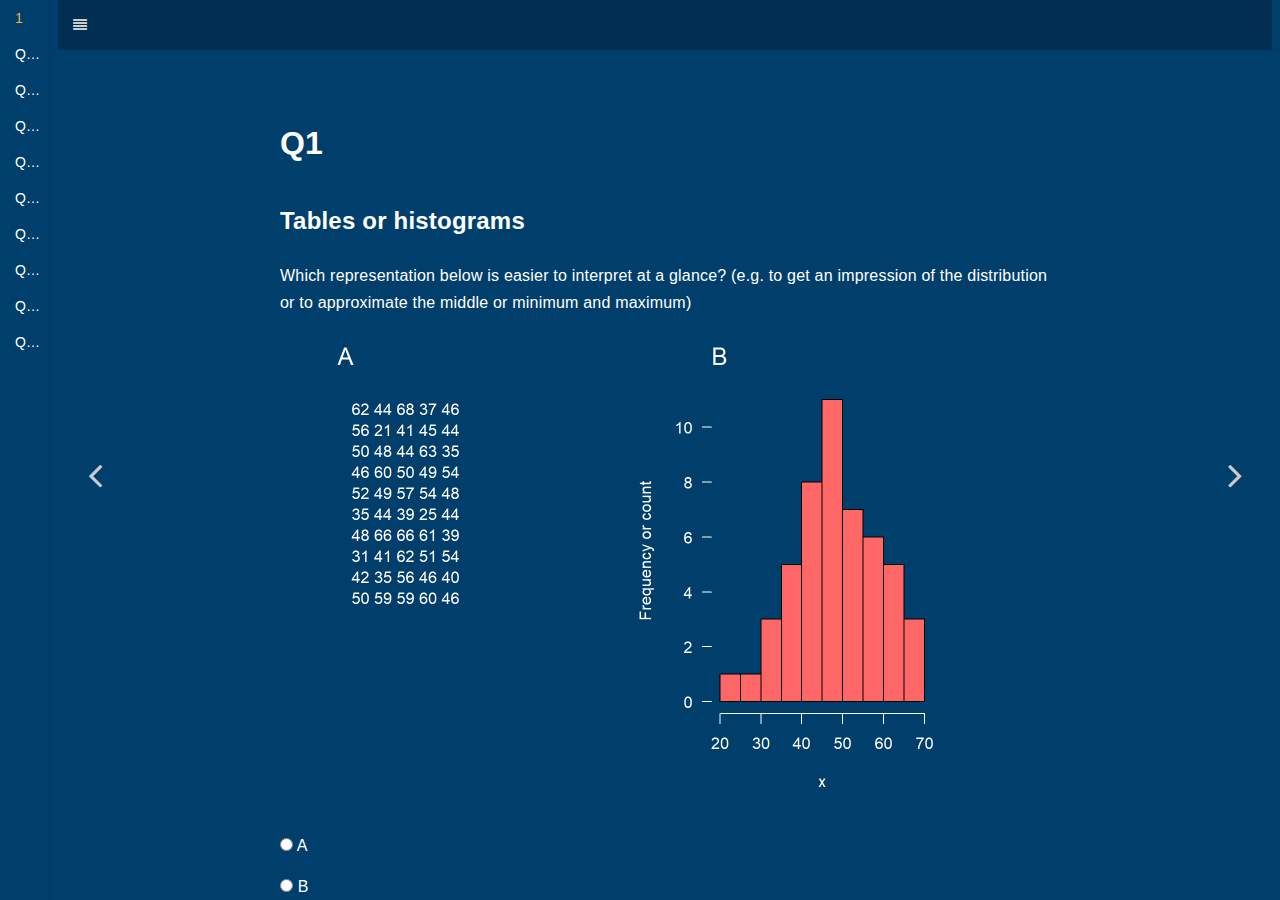
==== q1.html @ e0a0059a "Add files via upload" ====
<!DOCTYPE html>
<html lang="" xml:lang="">
<head>

  <meta charset="utf-8" />
  <meta http-equiv="X-UA-Compatible" content="IE=edge" />
  <title>Q1 | How to make a histogram</title>
  <meta name="description" content="Q1 | How to make a histogram" />
  <meta name="generator" content="bookdown 0.20 and GitBook 2.6.7" />

  <meta property="og:title" content="Q1 | How to make a histogram" />
  <meta property="og:type" content="book" />
  
  
  
  

  <meta name="twitter:card" content="summary" />
  <meta name="twitter:title" content="Q1 | How to make a histogram" />
  
  
  

<meta name="author" content="" />



  <meta name="viewport" content="width=device-width, initial-scale=1" />
  <meta name="apple-mobile-web-app-capable" content="yes" />
  <meta name="apple-mobile-web-app-status-bar-style" content="black" />
  
  
<link rel="prev" href="index.html"/>
<link rel="next" href="q2.html"/>
<script src="libs/jquery-2.2.3/jquery.min.js"></script>
<link href="libs/gitbook-2.6.7/css/style.css" rel="stylesheet" />
<link href="libs/gitbook-2.6.7/css/plugin-table.css" rel="stylesheet" />
<link href="libs/gitbook-2.6.7/css/plugin-bookdown.css" rel="stylesheet" />
<link href="libs/gitbook-2.6.7/css/plugin-highlight.css" rel="stylesheet" />
<link href="libs/gitbook-2.6.7/css/plugin-search.css" rel="stylesheet" />
<link href="libs/gitbook-2.6.7/css/plugin-fontsettings.css" rel="stylesheet" />
<link href="libs/gitbook-2.6.7/css/plugin-clipboard.css" rel="stylesheet" />









<script src="libs/accessible-code-block-0.0.1/empty-anchor.js"></script>
<script src="libs/kePrint-0.0.1/kePrint.js"></script>



<link rel="stylesheet" href="responsive.css" type="text/css" />
</head>

<body>



  <div class="book without-animation with-summary font-size-2 font-family-1" data-basepath=".">

    <div class="book-summary">
      <nav role="navigation">

<ul class="summary">
<li class="chapter" data-level="" data-path="index.html"><a href="index.html"><i class="fa fa-check"></i>1</a></li>
<li class="chapter" data-level="" data-path="q1.html"><a href="q1.html"><i class="fa fa-check"></i>Q1</a><ul style="display:none;">
<li class="chapter" data-level="" data-path="q1.html"><a href="q1.html#tables-or-histograms"><i class="fa fa-check"></i>Tables or histograms</a></li>
</ul></li>
<li class="chapter" data-level="" data-path="q2.html"><a href="q2.html"><i class="fa fa-check"></i>Q2</a><ul style="display:none;">
<li class="chapter" data-level="" data-path="q2.html"><a href="q2.html#data-range"><i class="fa fa-check"></i>Data range</a></li>
</ul></li>
<li class="chapter" data-level="" data-path="q3.html"><a href="q3.html"><i class="fa fa-check"></i>Q3</a><ul style="display:none;">
<li class="chapter" data-level="" data-path="q3.html"><a href="q3.html#bin-width"><i class="fa fa-check"></i>Bin width</a></li>
</ul></li>
<li class="chapter" data-level="" data-path="q4.html"><a href="q4.html"><i class="fa fa-check"></i>Q4</a><ul style="display:none;">
<li class="chapter" data-level="" data-path="q4.html"><a href="q4.html#bin-limits"><i class="fa fa-check"></i>Bin limits</a></li>
</ul></li>
<li class="chapter" data-level="" data-path="q5.html"><a href="q5.html"><i class="fa fa-check"></i>Q5</a><ul style="display:none;">
<li class="chapter" data-level="" data-path="q5.html"><a href="q5.html#next-bin-limit"><i class="fa fa-check"></i>Next bin limit</a></li>
</ul></li>
<li class="chapter" data-level="" data-path="q6.html"><a href="q6.html"><i class="fa fa-check"></i>Q6</a><ul style="display:none;">
<li class="chapter" data-level="" data-path="q6.html"><a href="q6.html#bin-limit-notation"><i class="fa fa-check"></i>Bin limit notation</a></li>
</ul></li>
<li class="chapter" data-level="" data-path="q7.html"><a href="q7.html"><i class="fa fa-check"></i>Q7</a><ul style="display:none;">
<li class="chapter" data-level="" data-path="q7.html"><a href="q7.html#bin-starting-point"><i class="fa fa-check"></i>Bin starting point</a></li>
</ul></li>
<li class="chapter" data-level="" data-path="q8.html"><a href="q8.html"><i class="fa fa-check"></i>Q8</a><ul style="display:none;">
<li class="chapter" data-level="" data-path="q8.html"><a href="q8.html#bin-count"><i class="fa fa-check"></i>Bin count</a></li>
</ul></li>
<li class="chapter" data-level="" data-path="q9.html"><a href="q9.html"><i class="fa fa-check"></i>Q9</a><ul style="display:none;">
<li class="chapter" data-level="" data-path="q9.html"><a href="q9.html#draw-the-graph"><i class="fa fa-check"></i>Draw the graph</a></li>
</ul></li>
</ul>

      </nav>
    </div>

    <div class="book-body">
      <div class="body-inner">
        <div class="book-header" role="navigation">
          <h1>
            <i class="fa fa-circle-o-notch fa-spin"></i><a href="./">How to make a histogram</a>
          </h1>
        </div>

        <div class="page-wrapper" tabindex="-1" role="main">
          <div class="page-inner">

            <section class="normal" id="section-">
<div id="q1" class="section level1 unnumbered">
<h1>Q1</h1>
<div id="tables-or-histograms" class="section level3 unnumbered">
<h3>Tables or histograms</h3>
<p>Which representation below is easier to interpret at a glance? (e.g. to get an impression of the distribution or to approximate the middle or minimum and maximum)</p>
<p><img src="_main_files/figure-html/q1-1.png" width="672" /></p>
<!-- Answer options go here -->
<div class="radio">
<p><label>
<input type="radio" name="question01" id="opt1" value="A" onclick="check_answer()">
A
</label></p>
</div>
<div class="radio">
<p><label>
<input type="radio" name="question01" id="opt2" value="B" onclick="check_answer()">
B
</label></p>
</div>
<!-- Check answer button -->
<div id="collapseExample" class="collapse">
<div id="answerFeedback" class="card card-body">

</div>
</div>
<!-- Code to update answer feedback -->
<script type="text/javascript">
function check_answer()
{
    var radioButtons = document.getElementsByName("question01");
    document.getElementById("answerFeedback").innerHTML = "Try selecting an answer!!";
    for(var i = 0; i < radioButtons.length; i++)
    {
        if(radioButtons[i].checked == true)
        {
            var selectedAnswer = "Your selected answer was " + radioButtons[i].value;
            <!-- feedback for correct / incorrect response -->
            var feedback = "Hint: how quickly can we go through the numbers in the dataset to find the minimum or maximum or get a sense for where the middle of the dataset lies? How about when we look at the histogram?" 
            if(radioButtons[i].value == "B") {
              feedback = "Correct. A histogram can quickly and easily communicate the distribution of a set of data."
            }
            document.getElementById("answerFeedback").innerHTML = selectedAnswer + "<br>" + feedback;
            return true;
        }
    }
}
</script>
<!------------------------------------------------------------------>
<!-----                      new question                   -------->
<!------------------------------------------------------------------>
</div>
</div>
            </section>

          </div>
        </div>
      </div>
<a href="index.html" class="navigation navigation-prev " aria-label="Previous page"><i class="fa fa-angle-left"></i></a>
<a href="q2.html" class="navigation navigation-next " aria-label="Next page"><i class="fa fa-angle-right"></i></a>
    </div>
  </div>
<script src="libs/gitbook-2.6.7/js/app.min.js"></script>
<script src="libs/gitbook-2.6.7/js/lunr.js"></script>
<script src="libs/gitbook-2.6.7/js/clipboard.min.js"></script>
<script src="libs/gitbook-2.6.7/js/plugin-search.js"></script>
<script src="libs/gitbook-2.6.7/js/plugin-sharing.js"></script>
<script src="libs/gitbook-2.6.7/js/plugin-fontsettings.js"></script>
<script src="libs/gitbook-2.6.7/js/plugin-bookdown.js"></script>
<script src="libs/gitbook-2.6.7/js/jquery.highlight.js"></script>
<script src="libs/gitbook-2.6.7/js/plugin-clipboard.js"></script>
<script>
gitbook.require(["gitbook"], function(gitbook) {
gitbook.start({
"sharing": null,
"fontsettings": false,
"edit": null,
"history": {
"link": null,
"text": null
},
"view": {
"link": null,
"text": null
},
"download": null,
"toc": {
"collapse": true,
"scroll_highlight": true
},
"toolbar": {
"position": "fixed"
},
"search": false,
"info": false
});
});
</script>

<!-- dynamically load mathjax for compatibility with self-contained -->
<script>
  (function () {
    var script = document.createElement("script");
    script.type = "text/javascript";
    var src = "true";
    if (src === "" || src === "true") src = "https://mathjax.rstudio.com/latest/MathJax.js?config=TeX-MML-AM_CHTML";
    if (location.protocol !== "file:")
      if (/^https?:/.test(src))
        src = src.replace(/^https?:/, '');
    script.src = src;
    document.getElementsByTagName("head")[0].appendChild(script);
  })();
</script>
</body>

</html>
---- libs/gitbook-2.6.7/css/style.css ----
/*! normalize.css v2.1.0 | MIT License | git.io/normalize */img,legend{border:0}*,
.fa{-webkit-font-smoothing:antialiased}
.fa-ul>li,sub,sup{position:relative}
.book 
.book-body 
.page-wrapper 
.page-inner section.normal hr:after,
.book-langs-index 
.inner 
.languages:after,
.buttons:after,
.dropdown-menu 
.buttons:after{clear:both}
body,html{-ms-text-size-adjust:100%;-webkit-text-size-adjust:100%}
article,aside,details,figcaption,figure,footer,header,hgroup,main,nav,section,summary{display:block}
audio,canvas,video{display:inline-block}
.hidden,[hidden]{display:none}
audio:not([controls]){display:none;height:0}
html{font-family:sans-serif}
body,figure{margin:0}
a:focus{outline:dotted thin}
a:active,a:hover{outline:0}
h1{font-size:2em;margin:.67em 0}
abbr[title]{border-bottom:1px dotted}
b,strong{font-weight:700}
dfn{font-style:italic}
hr{-moz-box-sizing:content-box;box-sizing:content-box;height:0}
/* mark{background:#ff0;color:#000} */
mark{background:#003e6bff;color:#003e6bff}
code,kbd,pre,samp{font-family:monospace,serif;font-size:1em}
pre{white-space:pre-wrap}
q{quotes:"\201C" "\201D" "\2018" "\2019"}
small{font-size:80%}
sub,sup{font-size:75%;line-height:0;vertical-align:baseline}
sup{top:-.5em}
sub{bottom:-.25em}
svg:not(:root){overflow:hidden}
fieldset{border:1px solid silver;margin:0 2px;padding:.35em .625em .75em}
legend{padding:0}
button,input,select,textarea{font-family:inherit;font-size:100%;margin:0}
button,input{line-height:normal}
button,select{text-transform:none}
button,html 
input[type=button],
input[type=reset],
input[type=submit]{-webkit-appearance:button;cursor:pointer}
button[disabled],html 
input[disabled]{cursor:default}
input[type=checkbox],
input[type=radio]{box-sizing:border-box;padding:0}
/*input[type=search]{
	-webkit-appearance:textfield;
	-moz-box-sizing:content-box;
	-webkit-box-sizing:content-box;
	box-sizing:content-box
	}
input[type=search]::-webkit-search-cancel-button{
	margin-right:10px;
	}*/
button::-moz-focus-inner,input::-moz-focus-inner{border:0;padding:0}
textarea{overflow:auto;vertical-align:top}
table{border-collapse:collapse;border-spacing:0}/*!
 * Preboot v2
 *
 * Open sourced under MIT license by @mdo.
 * Some variables and mixins from Bootstrap (Apache 2 license).
 */.link-inherit,.link-inherit:focus,.link-inherit:hover{color:inherit}.fa,.fa-stack{display:inline-block}/*!
 *  Font Awesome 4.1.0 by @davegandy - http://fontawesome.io - @fontawesome
 *  License - http://fontawesome.io/license (Font: SIL OFL 1.1, CSS: MIT License)
 */@font-face{font-family:FontAwesome;src:url(./fontawesome/fontawesome-webfont.ttf?v=4.1.0) format('truetype');
 font-weight:400;
 font-style:normal}
 .fa{font-family:FontAwesome;
 font-style:normal;
 font-weight:400;
 line-height:1;
 -moz-osx-font-smoothing:grayscale}
 .book 
 .book-header,
 .book 
 .book-summary{font-family:"Helvetica Neue",Helvetica,Arial,sans-serif}
 .fa-lg{font-size:1.33333333em;line-height:.75em;vertical-align:-15%}
 .fa-2x{font-size:2em}
 .fa-3x{font-size:3em}
 .fa-4x{font-size:4em}
 .fa-5x{font-size:5em}
 .fa-fw{width:1.28571429em;text-align:center}
 .fa-ul{padding-left:0;margin-left:2.14285714em;list-style-type:none}
 .fa-li{position:absolute;left:-2.14285714em;width:2.14285714em;top:.14285714em;text-align:center}
 .fa-li.fa-lg{left:-1.85714286em}
 .fa-border{padding:.2em .25em .15em;border:.08em solid #eee;border-radius:.1em}
 .pull-right{float:right}
 .pull-left{float:left}
 .fa.pull-left{margin-right:.3em}
 .fa.pull-right{margin-left:.3em}
 .fa-spin{-webkit-animation:spin 2s infinite linear;-moz-animation:spin 2s infinite linear;
 -o-animation:spin 2s infinite linear;
 animation:spin 2s infinite linear}
 @-moz-keyframes spin{0%{-moz-transform:rotate(0)}100%{-moz-transform:rotate(359deg)}}
 @-webkit-keyframes spin{0%{-webkit-transform:rotate(0)}100%{-webkit-transform:rotate(359deg)}}
 @-o-keyframes spin{0%{-o-transform:rotate(0)}100%{-o-transform:rotate(359deg)}}
 @keyframes spin{0%{-webkit-transform:rotate(0);transform:rotate(0)}100%{-webkit-transform:rotate(359deg);
 transform:rotate(359deg)}}
 .fa-rotate-90{filter:progid:DXImageTransform.Microsoft.BasicImage(rotation=1);
 -webkit-transform:rotate(90deg);
 -moz-transform:rotate(90deg);
 -ms-transform:rotate(90deg);
 -o-transform:rotate(90deg);
 transform:rotate(90deg)}
 .fa-rotate-180{filter:progid:DXImageTransform.Microsoft.BasicImage(rotation=2);
 -webkit-transform:rotate(180deg);
 -moz-transform:rotate(180deg);
 -ms-transform:rotate(180deg);
 -o-transform:rotate(180deg);
 transform:rotate(180deg)}
 .fa-rotate-270{filter:progid:DXImageTransform.Microsoft.BasicImage(rotation=3);
 -webkit-transform:rotate(270deg);
 -moz-transform:rotate(270deg);
 -ms-transform:rotate(270deg);
 -o-transform:rotate(270deg);
 transform:rotate(270deg)}
 .fa-flip-horizontal{filter:progid:DXImageTransform.Microsoft.BasicImage(rotation=0, mirror=1);
 -webkit-transform:scale(-1,1);
 -moz-transform:scale(-1,1);
 -ms-transform:scale(-1,1);
 -o-transform:scale(-1,1);
 transform:scale(-1,1)}
 .fa-flip-vertical{filter:progid:DXImageTransform.Microsoft.BasicImage(rotation=2, mirror=1);
 -webkit-transform:scale(1,-1);
 -moz-transform:scale(1,-1);
 -ms-transform:scale(1,-1);
 -o-transform:scale(1,-1);
 transform:scale(1,-1)}
 .fa-stack{position:relative;width:2em;height:2em;line-height:2em;vertical-align:middle}
 .fa-stack-1x,
 .fa-stack-2x{position:absolute;left:0;width:100%;text-align:center}
 .fa-stack-1x{line-height:inherit}
 .fa-stack-2x{font-size:2em}
 .fa-inverse{color:#fff}
 .fa-glass:before{content:"\f000"}
 .fa-music:before{content:"\f001"}
 /*.fa-search:before{content:"\f002"}*/
 .fa-envelope-o:before{content:"\f003"}
 .fa-heart:before{content:"\f004"}
 .fa-star:before{content:"\f005"}
 .fa-star-o:before{content:"\f006"}
 .fa-user:before{content:"\f007"}
 .fa-film:before{content:"\f008"}
 .fa-th-large:before{content:"\f009"}
 .fa-th:before{content:"\f00a"}
 .fa-th-list:before{content:"\f00b"}
 .fa-check:before{content:"\f00c"}
 .fa-times:before{content:"\f00d"}
 /*.fa-search-plus:before{content:"\f00e"}*/
 /*.fa-search-minus:before{content:"\f010"}*/
 .fa-power-off:before{content:"\f011"}
 .fa-signal:before{content:"\f012"}
 .fa-cog:before,
 .fa-gear:before{content:"\f013"}
 .fa-trash-o:before{content:"\f014"}
 .fa-home:before{content:"\f015"}
 .fa-file-o:before{content:"\f016"}
 .fa-clock-o:before{content:"\f017"}
 .fa-road:before{content:"\f018"}
 .fa-download:before{content:"\f019"}
 .fa-arrow-circle-o-down:before{content:"\f01a"}
 .fa-arrow-circle-o-up:before{content:"\f01b"}
 .fa-inbox:before{content:"\f01c"}
 .fa-play-circle-o:before{content:"\f01d"}
 .fa-repeat:before,
 .fa-rotate-right:before{content:"\f01e"}
 .fa-refresh:before{content:"\f021"}
 .fa-list-alt:before{content:"\f022"}
 .fa-lock:before{content:"\f023"}
 .fa-flag:before{content:"\f024"}
 .fa-headphones:before{content:"\f025"}
 .fa-volume-off:before{content:"\f026"}
 .fa-volume-down:before{content:"\f027"}
 .fa-volume-up:before{content:"\f028"}
 .fa-qrcode:before{content:"\f029"}
 .fa-barcode:before{content:"\f02a"}
 .fa-tag:before{content:"\f02b"}
 .fa-tags:before{content:"\f02c"}
 .fa-book:before{content:"\f02d"}
 .fa-bookmark:before{content:"\f02e"}
 .fa-print:before{content:"\f02f"}
 .fa-camera:before{content:"\f030"}
 .fa-font:before{content:"\f031"}
 .fa-bold:before{content:"\f032"}
 .fa-italic:before{content:"\f033"}
 .fa-text-height:before{content:"\f034"}
 .fa-text-width:before{content:"\f035"}
 .fa-align-left:before{content:"\f036"}
 .fa-align-center:before{content:"\f037"}
 .fa-align-right:before{content:"\f038"}
 .fa-align-justify:before{content:"\f039"}
 .fa-list:before{content:"\f03a"}
 .fa-dedent:before,
 .fa-outdent:before{content:"\f03b"}
 .fa-indent:before{content:"\f03c"}
 .fa-video-camera:before{content:"\f03d"}
 .fa-image:before,
 .fa-photo:before,
 .fa-picture-o:before{content:"\f03e"}
 .fa-pencil:before{content:"\f040"}
 .fa-map-marker:before{content:"\f041"}
 .fa-adjust:before{content:"\f042"}
 .fa-tint:before{content:"\f043"}
 .fa-edit:before,
 .fa-pencil-square-o:before{content:"\f044"}
 .fa-share-square-o:before{content:"\f045"}
 .fa-check-square-o:before{content:"\f046"}
 .fa-arrows:before{content:"\f047"}
 .fa-step-backward:before{content:"\f048"}
 .fa-fast-backward:before{content:"\f049"}
 .fa-backward:before{content:"\f04a"}
 .fa-play:before{content:"\f04b"}
 .fa-pause:before{content:"\f04c"}
 .fa-stop:before{content:"\f04d"}
 .fa-forward:before{content:"\f04e"}
 .fa-fast-forward:before{content:"\f050"}
 .fa-step-forward:before{content:"\f051"}
 .fa-eject:before{content:"\f052"}
 .fa-chevron-left:before{content:"\f053"}
 .fa-chevron-right:before{content:"\f054"}
 .fa-plus-circle:before{content:"\f055"}
 .fa-minus-circle:before{content:"\f056"}
 .fa-times-circle:before{content:"\f057"}
 .fa-check-circle:before{content:"\f058"}
 .fa-question-circle:before{content:"\f059"}
 .fa-info-circle:before{content:"\f05a"}
 .fa-crosshairs:before{content:"\f05b"}
 .fa-times-circle-o:before{content:"\f05c"}
 .fa-check-circle-o:before{content:"\f05d"}
 .fa-ban:before{content:"\f05e"}
 .fa-arrow-left:before{content:"\f060"}
 .fa-arrow-right:before{content:"\f061"}
 .fa-arrow-up:before{content:"\f062"}
 .fa-arrow-down:before{content:"\f063"}
 .fa-mail-forward:before,
 .fa-share:before{content:"\f064"}
 .fa-expand:before{content:"\f065"}
 .fa-compress:before{content:"\f066"}
 .fa-plus:before{content:"\f067"}
 .fa-minus:before{content:"\f068"}
 .fa-asterisk:before{content:"\f069"}
 .fa-exclamation-circle:before{content:"\f06a"}
 .fa-gift:before{content:"\f06b"}
 .fa-leaf:before{content:"\f06c"}
 .fa-fire:before{content:"\f06d"}
 .fa-eye:before{content:"\f06e"}
 .fa-eye-slash:before{content:"\f070"}
 .fa-exclamation-triangle:before,
 .fa-warning:before{content:"\f071"}
 .fa-plane:before{content:"\f072"}
 .fa-calendar:before{content:"\f073"}
 .fa-random:before{content:"\f074"}
 .fa-comment:before{content:"\f075"}
 .fa-magnet:before{content:"\f076"}
 .fa-chevron-up:before{content:"\f077"}
 .fa-chevron-down:before{content:"\f078"}
 .fa-retweet:before{content:"\f079"}
 .fa-shopping-cart:before{content:"\f07a"}
 .fa-folder:before{content:"\f07b"}
 .fa-folder-open:before{content:"\f07c"}
 .fa-arrows-v:before{content:"\f07d"}
 .fa-arrows-h:before{content:"\f07e"}
 .fa-bar-chart-o:before{content:"\f080"}
 .fa-twitter-square:before{content:"\f081"}
 .fa-facebook-square:before{content:"\f082"}
 .fa-camera-retro:before{content:"\f083"}
 .fa-key:before{content:"\f084"}
 .fa-cogs:before,
 .fa-gears:before{content:"\f085"}
 .fa-comments:before{content:"\f086"}
 .fa-thumbs-o-up:before{content:"\f087"}
 .fa-thumbs-o-down:before{content:"\f088"}
 .fa-star-half:before{content:"\f089"}
 .fa-heart-o:before{content:"\f08a"}
 .fa-sign-out:before{content:"\f08b"}
 .fa-linkedin-square:before{content:"\f08c"}
 .fa-thumb-tack:before{content:"\f08d"}
 .fa-external-link:before{content:"\f08e"}
 .fa-sign-in:before{content:"\f090"}
 .fa-trophy:before{content:"\f091"}
 .fa-github-square:before{content:"\f092"}
 .fa-upload:before{content:"\f093"}
 .fa-lemon-o:before{content:"\f094"}
 .fa-phone:before{content:"\f095"}
 .fa-square-o:before{content:"\f096"}
 .fa-bookmark-o:before{content:"\f097"}
 .fa-phone-square:before{content:"\f098"}
 .fa-twitter:before{content:"\f099"}
 .fa-facebook:before{content:"\f09a"}
 .fa-github:before{content:"\f09b"}
 .fa-unlock:before{content:"\f09c"}
 .fa-credit-card:before{content:"\f09d"}
 .fa-rss:before{content:"\f09e"}
 .fa-hdd-o:before{content:"\f0a0"}
 .fa-bullhorn:before{content:"\f0a1"}
 .fa-bell:before{content:"\f0f3"}
 .fa-certificate:before{content:"\f0a3"}
 .fa-hand-o-right:before{content:"\f0a4"}
 .fa-hand-o-left:before{content:"\f0a5"}
 .fa-hand-o-up:before{content:"\f0a6"}
 .fa-hand-o-down:before{content:"\f0a7"}
 .fa-arrow-circle-left:before{content:"\f0a8"}
 .fa-arrow-circle-right:before{content:"\f0a9"}
 .fa-arrow-circle-up:before{content:"\f0aa"}
 .fa-arrow-circle-down:before{content:"\f0ab"}
 .fa-globe:before{content:"\f0ac"}
 .fa-wrench:before{content:"\f0ad"}
 .fa-tasks:before{content:"\f0ae"}
 .fa-filter:before{content:"\f0b0"}
 .fa-briefcase:before{content:"\f0b1"}
 .fa-arrows-alt:before{content:"\f0b2"}
 .fa-group:before,
 .fa-users:before{content:"\f0c0"}
 .fa-chain:before,
 .fa-link:before{content:"\f0c1"}
 .fa-cloud:before{content:"\f0c2"}
 .fa-flask:before{content:"\f0c3"}
 .fa-cut:before,
 .fa-scissors:before{content:"\f0c4"}
 .fa-copy:before,
 .fa-files-o:before{content:"\f0c5"}
 .fa-paperclip:before{content:"\f0c6"}
 .fa-floppy-o:before,
 .fa-save:before{content:"\f0c7"}
 .fa-square:before{content:"\f0c8"}
 .fa-bars:before,
 .fa-navicon:before,
 .fa-reorder:before{content:"\f0c9"}
 .fa-list-ul:before{content:"\f0ca"}
 .fa-list-ol:before{content:"\f0cb"}
 .fa-strikethrough:before{content:"\f0cc"}
 .fa-underline:before{content:"\f0cd"}
 .fa-table:before{content:"\f0ce"}
 .fa-magic:before{content:"\f0d0"}
 .fa-truck:before{content:"\f0d1"}
 .fa-pinterest:before{content:"\f0d2"}
 .fa-pinterest-square:before{content:"\f0d3"}
 .fa-google-plus-square:before{content:"\f0d4"}
 .fa-google-plus:before{content:"\f0d5"}
 .fa-money:before{content:"\f0d6"}
 .fa-caret-down:before{content:"\f0d7"}
 .fa-caret-up:before{content:"\f0d8"}
 .fa-caret-left:before{content:"\f0d9"}
 .fa-caret-right:before{content:"\f0da"}
 .fa-columns:before{content:"\f0db"}
 .fa-sort:before,
 .fa-unsorted:before{content:"\f0dc"}
 .fa-sort-desc:before,
 .fa-sort-down:before{content:"\f0dd"}
 .fa-sort-asc:before,
 .fa-sort-up:before{content:"\f0de"}
 .fa-envelope:before{content:"\f0e0"}
 .fa-linkedin:before{content:"\f0e1"}
 .fa-rotate-left:before,
 .fa-undo:before{content:"\f0e2"}
 .fa-gavel:before,
 .fa-legal:before{content:"\f0e3"}
 .fa-dashboard:before,
 .fa-tachometer:before{content:"\f0e4"}
 .fa-comment-o:before{content:"\f0e5"}
 .fa-comments-o:before{content:"\f0e6"}
 .fa-bolt:before,
 .fa-flash:before{content:"\f0e7"}
 .fa-sitemap:before{content:"\f0e8"}
 .fa-umbrella:before{content:"\f0e9"}
 .fa-clipboard:before,
 .fa-paste:before{content:"\f0ea"}
 .fa-lightbulb-o:before{content:"\f0eb"}
 .fa-exchange:before{content:"\f0ec"}
 .fa-cloud-download:before{content:"\f0ed"}
 .fa-cloud-upload:before{content:"\f0ee"}
 .fa-user-md:before{content:"\f0f0"}
 .fa-stethoscope:before{content:"\f0f1"}
 .fa-suitcase:before{content:"\f0f2"}
 .fa-bell-o:before{content:"\f0a2"}
 .fa-coffee:before{content:"\f0f4"}
 .fa-cutlery:before{content:"\f0f5"}
 .fa-file-text-o:before{content:"\f0f6"}
 .fa-building-o:before{content:"\f0f7"}
 .fa-hospital-o:before{content:"\f0f8"}
 .fa-ambulance:before{content:"\f0f9"}
 .fa-medkit:before{content:"\f0fa"}
 .fa-fighter-jet:before{content:"\f0fb"}
 .fa-beer:before{content:"\f0fc"}
 .fa-h-square:before{content:"\f0fd"}
 .fa-plus-square:before{content:"\f0fe"}
 .fa-angle-double-left:before{content:"\f100"}
 .fa-angle-double-right:before{content:"\f101"}
 .fa-angle-double-up:before{content:"\f102"}
 .fa-angle-double-down:before{content:"\f103"}
 .fa-angle-left:before{content:"\f104"}
 .fa-angle-right:before{content:"\f105"}
 .fa-angle-up:before{content:"\f106"}
 .fa-angle-down:before{content:"\f107"}
 .fa-desktop:before{content:"\f108"}
 .fa-laptop:before{content:"\f109"}
 .fa-tablet:before{content:"\f10a"}
 .fa-mobile-phone:before,
 .fa-mobile:before{content:"\f10b"}
 .fa-circle-o:before{content:"\f10c"}
 .fa-quote-left:before{content:"\f10d"}
 .fa-quote-right:before{content:"\f10e"}
 .fa-spinner:before{content:"\f110"}
 .fa-circle:before{content:"\f111"}
 .fa-mail-reply:before,
 .fa-reply:before{content:"\f112"}
 .fa-github-alt:before{content:"\f113"}
 .fa-folder-o:before{content:"\f114"}
 .fa-folder-open-o:before{content:"\f115"}
 .fa-smile-o:before{content:"\f118"}
 .fa-frown-o:before{content:"\f119"}
 .fa-meh-o:before{content:"\f11a"}
 .fa-gamepad:before{content:"\f11b"}
 .fa-keyboard-o:before{content:"\f11c"}
 .fa-flag-o:before{content:"\f11d"}
 .fa-flag-checkered:before{content:"\f11e"}
 .fa-terminal:before{content:"\f120"}
 .fa-code:before{content:"\f121"}
 .fa-mail-reply-all:before,
 .fa-reply-all:before{content:"\f122"}
 .fa-star-half-empty:before,
 .fa-star-half-full:before,
 .fa-star-half-o:before{content:"\f123"}
 .fa-location-arrow:before{content:"\f124"}
 .fa-crop:before{content:"\f125"}
 .fa-code-fork:before{content:"\f126"}
 .fa-chain-broken:before,
 .fa-unlink:before{content:"\f127"}
 .fa-question:before{content:"\f128"}
 .fa-info:before{content:"\f129"}
 .fa-exclamation:before{content:"\f12a"}
 .fa-superscript:before{content:"\f12b"}
 .fa-subscript:before{content:"\f12c"}
 .fa-eraser:before{content:"\f12d"}
 .fa-puzzle-piece:before{content:"\f12e"}
 .fa-microphone:before{content:"\f130"}
 .fa-microphone-slash:before{content:"\f131"}
 .fa-shield:before{content:"\f132"}
 .fa-calendar-o:before{content:"\f133"}
 .fa-fire-extinguisher:before{content:"\f134"}
 .fa-rocket:before{content:"\f135"}
 .fa-maxcdn:before{content:"\f136"}
 .fa-chevron-circle-left:before{content:"\f137"}
 .fa-chevron-circle-right:before{content:"\f138"}
 .fa-chevron-circle-up:before{content:"\f139"}
 .fa-chevron-circle-down:before{content:"\f13a"}
 .fa-html5:before{content:"\f13b"}
 .fa-css3:before{content:"\f13c"}
 .fa-anchor:before{content:"\f13d"}
 .fa-unlock-alt:before{content:"\f13e"}
 .fa-bullseye:before{content:"\f140"}
 .fa-ellipsis-h:before{content:"\f141"}
 .fa-ellipsis-v:before{content:"\f142"}
 .fa-rss-square:before{content:"\f143"}
 .fa-play-circle:before{content:"\f144"}
 .fa-ticket:before{content:"\f145"}
 .fa-minus-square:before{content:"\f146"}
 .fa-minus-square-o:before{content:"\f147"}
 .fa-level-up:before{content:"\f148"}
 .fa-level-down:before{content:"\f149"}
 .fa-check-square:before{content:"\f14a"}
 .fa-pencil-square:before{content:"\f14b"}
 .fa-external-link-square:before{content:"\f14c"}
 .fa-share-square:before{content:"\f14d"}
 .fa-compass:before{content:"\f14e"}
 .fa-caret-square-o-down:before,
 .fa-toggle-down:before{content:"\f150"}
 .fa-caret-square-o-up:before,
 .fa-toggle-up:before{content:"\f151"}
 .fa-caret-square-o-right:before,
 .fa-toggle-right:before{content:"\f152"}
 .fa-eur:before,
 .fa-euro:before{content:"\f153"}
 .fa-gbp:before{content:"\f154"}
 .fa-dollar:before,
 .fa-usd:before{content:"\f155"}
 .fa-inr:before,
 .fa-rupee:before{content:"\f156"}
 .fa-cny:before,
 .fa-jpy:before,
 .fa-rmb:before,
 .fa-yen:before{content:"\f157"}
 .fa-rouble:before,
 .fa-rub:before,
 .fa-ruble:before{content:"\f158"}
 .fa-krw:before,
 .fa-won:before{content:"\f159"}
 .fa-bitcoin:before,
 .fa-btc:before{content:"\f15a"}
 .fa-file:before{content:"\f15b"}
 .fa-file-text:before{content:"\f15c"}
 .fa-sort-alpha-asc:before{content:"\f15d"}
 .fa-sort-alpha-desc:before{content:"\f15e"}
 .fa-sort-amount-asc:before{content:"\f160"}
 .fa-sort-amount-desc:before{content:"\f161"}
 .fa-sort-numeric-asc:before{content:"\f162"}
 .fa-sort-numeric-desc:before{content:"\f163"}
 .fa-thumbs-up:before{content:"\f164"}
 .fa-thumbs-down:before{content:"\f165"}
 .fa-youtube-square:before{content:"\f166"}
 .fa-youtube:before{content:"\f167"}
 .fa-xing:before{content:"\f168"}
 .fa-xing-square:before{content:"\f169"}
 .fa-youtube-play:before{content:"\f16a"}
 .fa-dropbox:before{content:"\f16b"}
 .fa-stack-overflow:before{content:"\f16c"}
 .fa-instagram:before{content:"\f16d"}
 .fa-flickr:before{content:"\f16e"}
 .fa-adn:before{content:"\f170"}
 .fa-bitbucket:before{content:"\f171"}
 .fa-bitbucket-square:before{content:"\f172"}
 .fa-tumblr:before{content:"\f173"}
 .fa-tumblr-square:before{content:"\f174"}
 .fa-long-arrow-down:before{content:"\f175"}
 .fa-long-arrow-up:before{content:"\f176"}
 .fa-long-arrow-left:before{content:"\f177"}
 .fa-long-arrow-right:before{content:"\f178"}
 .fa-apple:before{content:"\f179"}
 .fa-windows:before{content:"\f17a"}
 .fa-android:before{content:"\f17b"}
 .fa-linux:before{content:"\f17c"}
 .fa-dribbble:before{content:"\f17d"}
 .fa-skype:before{content:"\f17e"}
 .fa-foursquare:before{content:"\f180"}
 .fa-trello:before{content:"\f181"}
 .fa-female:before{content:"\f182"}
 .fa-male:before{content:"\f183"}
 .fa-gittip:before{content:"\f184"}
 .fa-sun-o:before{content:"\f185"}
 .fa-moon-o:before{content:"\f186"}
 .fa-archive:before{content:"\f187"}
 .fa-bug:before{content:"\f188"}
 .fa-vk:before{content:"\f189"}
 .fa-weibo:before{content:"\f18a"}
 .fa-renren:before{content:"\f18b"}
 .fa-pagelines:before{content:"\f18c"}
 .fa-stack-exchange:before{content:"\f18d"}
 .fa-arrow-circle-o-right:before{content:"\f18e"}
 .fa-arrow-circle-o-left:before{content:"\f190"}
 .fa-caret-square-o-left:before,
 .fa-toggle-left:before{content:"\f191"}
 .fa-dot-circle-o:before{content:"\f192"}
 .fa-wheelchair:before{content:"\f193"}
 .fa-vimeo-square:before{content:"\f194"}
 .fa-try:before,
 .fa-turkish-lira:before{content:"\f195"}
 .fa-plus-square-o:before{content:"\f196"}
 .fa-space-shuttle:before{content:"\f197"}
 .fa-slack:before{content:"\f198"}
 .fa-envelope-square:before{content:"\f199"}
 .fa-wordpress:before{content:"\f19a"}
 .fa-openid:before{content:"\f19b"}
 .fa-bank:before,
 .fa-institution:before,
 .fa-university:before{content:"\f19c"}
 .fa-graduation-cap:before,
 .fa-mortar-board:before{content:"\f19d"}
 .fa-yahoo:before{content:"\f19e"}
 .fa-google:before{content:"\f1a0"}
 .fa-reddit:before{content:"\f1a1"}
 .fa-reddit-square:before{content:"\f1a2"}
 .fa-stumbleupon-circle:before{content:"\f1a3"}
 .fa-stumbleupon:before{content:"\f1a4"}
 .fa-delicious:before{content:"\f1a5"}
 .fa-digg:before{content:"\f1a6"}
 .fa-pied-piper-square:before,
 .fa-pied-piper:before{content:"\f1a7"}
 .fa-pied-piper-alt:before{content:"\f1a8"}
 .fa-drupal:before{content:"\f1a9"}
 .fa-joomla:before{content:"\f1aa"}
 .fa-language:before{content:"\f1ab"}
 .fa-fax:before{content:"\f1ac"}
 .fa-building:before{content:"\f1ad"}
 .fa-child:before{content:"\f1ae"}
 .fa-paw:before{content:"\f1b0"}
 .fa-spoon:before{content:"\f1b1"}
 .fa-cube:before{content:"\f1b2"}
 .fa-cubes:before{content:"\f1b3"}
 .fa-behance:before{content:"\f1b4"}
 .fa-behance-square:before{content:"\f1b5"}
 .fa-steam:before{content:"\f1b6"}
 .fa-steam-square:before{content:"\f1b7"}
 .fa-recycle:before{content:"\f1b8"}
 .fa-automobile:before,
 .fa-car:before{content:"\f1b9"}
 .fa-cab:before,
 .fa-taxi:before{content:"\f1ba"}
 .fa-tree:before{content:"\f1bb"}
 .fa-spotify:before{content:"\f1bc"}
 .fa-deviantart:before{content:"\f1bd"}
 .fa-soundcloud:before{content:"\f1be"}
 .fa-database:before{content:"\f1c0"}
 .fa-file-pdf-o:before{content:"\f1c1"}
 .fa-file-word-o:before{content:"\f1c2"}
 .fa-file-excel-o:before{content:"\f1c3"}
 .fa-file-powerpoint-o:before{content:"\f1c4"}
 .fa-file-image-o:before,
 .fa-file-photo-o:before,
 .fa-file-picture-o:before{content:"\f1c5"}
 .fa-file-archive-o:before,
 .fa-file-zip-o:before{content:"\f1c6"}
 .fa-file-audio-o:before,
 .fa-file-sound-o:before{content:"\f1c7"}
 .fa-file-movie-o:before,
 .fa-file-video-o:before{content:"\f1c8"}
 .fa-file-code-o:before{content:"\f1c9"}
 .fa-vine:before{content:"\f1ca"}
 .fa-codepen:before{content:"\f1cb"}
 .fa-jsfiddle:before{content:"\f1cc"}
 .fa-life-bouy:before,
 .fa-life-ring:before,
 .fa-life-saver:before,
 .fa-support:before{content:"\f1cd"}
 .fa-circle-o-notch:before{content:"\f1ce"}
 .fa-ra:before,
 .fa-rebel:before{content:"\f1d0"}
 .fa-empire:before,
 .fa-ge:before{content:"\f1d1"}
 .fa-git-square:before{content:"\f1d2"}
 .fa-git:before{content:"\f1d3"}
 .fa-hacker-news:before{content:"\f1d4"}
 .fa-tencent-weibo:before{content:"\f1d5"}
 .fa-qq:before{content:"\f1d6"}
 .fa-wechat:before,
 .fa-weixin:before{content:"\f1d7"}
 .fa-paper-plane:before,
 .fa-send:before{content:"\f1d8"}
 .fa-paper-plane-o:before,
 .fa-send-o:before{content:"\f1d9"}
 .fa-history:before{content:"\f1da"}
 .fa-circle-thin:before{content:"\f1db"}
 .fa-header:before{content:"\f1dc"}
 .fa-paragraph:before{content:"\f1dd"}
 .fa-sliders:before{content:"\f1de"}
 .fa-share-alt:before{content:"\f1e0"}
 .fa-share-alt-square:before{content:"\f1e1"}
 .fa-bomb:before{content:"\f1e2"}
 
 .book-langs-index{
	 width:100%;
	 height:100%;
	 padding:40px 0;
	 margin:0;
	 overflow:auto
	 }
@media (max-width:600px){
	.book-langs-index{
		padding:0
		}
}
 .book-langs-index .inner{
	 max-width:600px; /* 600px */
	 width:100%;
	 margin:0 auto;
	 padding:30px;
	 background:#000;
	 border-radius:3px
	 }
 .book-langs-index .inner h3{margin:0}
 .book-langs-index .inner .languages{list-style:none;padding:20px 30px;margin-top:20px;border-top:1px solid #eee}
 .book-langs-index .inner .languages:after,
 .book-langs-index .inner .languages:before{content:" ";display:table;line-height:0}
 .book-langs-index .inner .languages li{width:50%;float:left;padding:10px 5px;font-size:16px}@media (max-width:600px){.book-langs-index .inner .languages li{width:100%;max-width:100%}}
 
 /* set page header text colour */
 .book .book-header{
	 overflow:visible;
	 height:50px;
	 padding:0 8px;
	 z-index:2;
	 font-size:.85em;
	 color:#002f52ff; /* set page header text colour - here, make it disappear against the background, otherwise to #fff */
	 background:0 0
	 }
 .book .book-header .btn{
	 display:block;
	 height:50px;
	 padding:0 15px;
	 border-bottom:none;
	 color:#ccc; /* this sets the colour of the buttons on the header bar while not in hover state */
	 background: #002f52ff; /* #002f52ff */
	 text-transform:uppercase;
	 line-height:50px;
	 -webkit-box-shadow:none!important;
	 box-shadow:none!important;
	 position:relative;
	 font-size:14px
	 }

 /* set the hover colour of the menu dropdown button - the three little lines */
 .book .book-header .btn:hover{
	 position:relative;
	 text-decoration:none;
	 color:#f9ab48ff;
	 background:0 0
	 }
 .book .book-header h1{
	 margin:0;
	 font-size:20px;
	 font-weight:200;
	 text-align:center;
	 line-height:50px;
	 opacity:1; /* set this to 1 if you want the page title to show always, 0 if only on hover */
	 padding-left:0px; /* was 200px */
	 padding-right:200px;
	 -webkit-transition:opacity .2s ease;
	 -moz-transition:opacity .2s ease;
	 -o-transition:opacity .2s ease;
	 transition:opacity .2s ease;
	 overflow:hidden;
	 text-overflow:ellipsis;
	 white-space:nowrap;
	 background: #002f52ff /* this sets the hover background */
	 }
 .book .book-header h1 a,
 .book .book-header h1 a:hover{
	 color:inherit;
	 text-decoration:none
	 }
@media (max-width:1000px){
	.book .book-header h1{
		/*display:none*/
		}
}
 .book .book-header h1 i{display:none}
 .book .book-header:hover h1{opacity:1}
 .book.is-loading .book-header h1 i{display:inline-block}
 .book.is-loading .book-header h1 a{display:none}
 
 
 .dropdown{position:relative}
 .dropdown-menu{
	 position:absolute;
	 top:100%;
	 left:0;
	 z-index:100;
	 display:none;
	 float:left;
	 min-width:50px; /* this was 160px */
	 padding:0;
	 margin:2px 0 0;
	 list-style:none;
	 font-size:14px;
	 background-color:#fafafa;
	 border:1px solid rgba(0,0,0,.07);
	 border-radius:1px;
	 -webkit-box-shadow:0 6px 12px rgba(0,0,0,.175);
	 box-shadow:0 6px 12px rgba(0,0,0,.175);
	 background-clip:padding-box
	 }
 .dropdown-menu.open{display:block}
 .dropdown-menu.dropdown-left{left:auto;right:4%} 
 .dropdown-menu.dropdown-left .dropdown-caret{right:14px;left:auto}
 .dropdown-menu .dropdown-caret{
	 position:absolute;
	 top:-8px;
	 left:14px;
	 width:18px;
	 height:10px;
	 float:left;
	 overflow:hidden
	 }
 .dropdown-menu .dropdown-caret .caret-inner,.dropdown-menu .dropdown-caret .caret-outer{
	 display:inline-block;
	 top:0;
	 border-left:9px solid transparent;
	 border-right:9px solid transparent;
	 position:absolute
	 }
 .dropdown-menu .dropdown-caret .caret-outer{
	 border-bottom:9px solid rgba(0,0,0,.1);
	 height:auto;
	 left:0;
	 width:auto;
	 margin-left:-1px
	 }
 .dropdown-menu .dropdown-caret .caret-inner{
	 margin-top:-1px;
	 top:1px;
	 border-bottom:9px solid #fafafa
	 }
 .dropdown-menu .buttons{
	 border-bottom:1px solid rgba(0,0,0,.07)
	 }
 .dropdown-menu .buttons:after,
 .dropdown-menu .buttons:before{
	 content:" ";
	 display:table;
	 line-height:0
	 }
 .dropdown-menu .buttons:last-child{
	 border-bottom:none
	 }
 .dropdown-menu .buttons .button{
	 border:0;
	 background-color:transparent;
	 color:#a6a6a6;
	 width:100%;
	 text-align:center;
	 float:left;
	 line-height:1.42857143;
	 padding:8px 4px
	 }
 .alert,.dropdown-menu .buttons .button:hover{color:#444}
 .dropdown-menu .buttons .button:focus,.dropdown-menu .buttons .button:hover{outline:0}
 .dropdown-menu .buttons .button.size-2{width:50%}
 .dropdown-menu .buttons .button.size-3{width:33%}
 
 .alert{
	 padding:15px;
	 margin-bottom:20px;
	 background:#eee;
	 border-bottom:5px solid #ddd
	 }
 .alert-success{background:#dff0d8;border-color:#d6e9c6;color:#3c763d}
 .alert-info{background:#d9edf7;border-color:#bce8f1;color:#31708f}
 .alert-danger{background:#f2dede;border-color:#ebccd1;color:#a94442}
 .alert-warning{background:#fcf8e3;border-color:#faebcc;color:#8a6d3b}
 
 
 /* this is for the menu */
 .book .book-summary{
	 position:absolute;
	 top:0;
	 left:-50px; /* this was -300 px */
	 bottom:0;
	 z-index:1;
	 width:50px; /* this was 300 px */
	 color:#fff; /* #364149 */
	 background:#003e6bff; /* was #fafafa - makes the menu the same colour as the page background - change to #003e6bff */
	 border-right:1px solid rgba(0,0,0,.07);
	 -webkit-transition:left 250ms ease;
	 -moz-transition:left 250ms ease;
	 -o-transition:left 250ms ease;
	 transition:left 250ms ease
	 } 
 .book .book-summary ul.summary{
	 position:absolute;
	 top:0;
	 left:0;
	 right:0;
	 bottom:0;
	 overflow-y:auto;
	 list-style:none;
	 margin:0;
	 padding:0;
	 -webkit-transition:top .5s ease;
	 -moz-transition:top .5s ease;
	 -o-transition:top .5s ease;
	 transition:top .5s ease
	 }
 .book .book-summary ul.summary li{list-style:none}
 .book .book-summary ul.summary li.divider{height:1px;margin:7px 0;overflow:hidden;background:rgba(0,0,0,.07)}
 .book .book-summary ul.summary li i.fa-check{display:none;position:absolute;right:9px;top:16px;font-size:9px;color:#3c3}
 .book .book-summary ul.summary li.done>a{color:#364149;font-weight:400}
 .book .book-summary ul.summary li.done>a i{display:inline}
 .book .book-summary ul.summary li a,
 .book .book-summary ul.summary li span{display:block;padding:10px 15px;border-bottom:none;color:#fff;background:0 0;text-overflow:ellipsis;overflow:hidden;white-space:nowrap;position:relative}  /* was color:#364149; - this change made the chapter links white */
 .book .book-summary ul.summary li span{cursor:not-allowed;opacity:.3;filter:alpha(opacity=30)}
 .book .book-summary ul.summary li a:hover,
 .book .book-summary ul.summary li
 .active>a{color:#f9ab48ff;background:0 0;text-decoration:none} /* was #008cff - this change made the hover state yellow */
 .book .book-summary ul.summary li ul{padding-left:20px}@media (max-width:600px){.book .book-summary{width:50px;bottom:0;left:-100%}} /* a change from 60 px to 260 px here, helped on mobile  .... calc(100% - 260px)  */
 .book.with-summary 
 .book-summary{left:0}
 .book.without-animation 
 .book-summary{-webkit-transition:none!important;-moz-transition:none!important;-o-transition:none!important;transition:none!important}
 
 .book{
	 position:relative;
	 width:100%;
	 height:100%
	 }
 .book .book-body,.book .book-body .body-inner{
	 position:absolute;
	 top:0;
	 left:0;
	 overflow-y:auto;
	 bottom:0;
	 right:0
	 }
 /* this is for the body of the page */
 .book .book-body{
	 color:#fff;
	 background:#003e6bff; /* this is for background colour of the body of the page */
	 -webkit-transition:left 250ms ease;
	 -moz-transition:left 250ms ease;
	 -o-transition:left 250ms ease;
	 transition:left 250ms ease
	 }
 .book .book-body .page-wrapper{
	 position:relative;
	 outline:0
	 }
 .book .book-body .page-wrapper .page-inner{
	 max-width:800px;
	 margin:0 auto;
	 padding:20px 0 40px
	 }
	 
 /* #003e6bff */
 /* this is for the inner page of the page */
 .book .book-body .page-wrapper .page-inner section{
	 margin:0;
	 padding:5px 15px;
	 background:#003e6bff; /* this is for the background colour of the inner page of the page */
	 border-radius:2px;
	 line-height:1.7;
	 font-size:1.6rem
	 }
 .book .book-body .page-wrapper .page-inner .btn-group .btn{
	 border-radius:0;
	 background:#eee;
	 border:0
	 }
	 @media (max-width:1240px){
		 .book .book-body{
			 -webkit-transition:-webkit-transform 250ms ease;
			 -moz-transition:-moz-transform 250ms ease;
			 -o-transition:-o-transform 250ms ease;
			 transition:transform 250ms ease;
			 padding-bottom:20px
			 }
		 .book .book-body .body-inner{
			 position:static; /* was static */
			 min-height:calc(100% - 50px)
			 }
	 }
	 @media (min-width:600px){
		 .book.with-summary .book-body{
			 left:50px  /* this was 300px - made a good change for white part of the menu on desktop, but not mobile */
			 }
	 }
	 @media (max-width:600px){
		 .book.with-summary{
			 overflow:hidden /* hidden */
			 }
		 .book.with-summary .book-body{
			 left:50px
			 }
	 }
 .book.without-animation .book-body{
	 -webkit-transition:none!important;
	 -moz-transition:none!important;
	 -o-transition:none!important;
	 transition:none!important
	 }
 .buttons:after,
 .buttons:before{
	 content:" ";
	 display:table;
	 line-height:0
	 }
 .button{
	 border:0;
	 background:#eee;
	 color:#666;
	 width:100%;
	 text-align:center;
	 float:left;
	 line-height:1.42857143;
	 padding:8px 4px
	 }
 .button:hover{color:#444}
 .button:focus,
 .button:hover{outline:0}
 .button.size-2{width:50%}
 .button.size-3{width:33%}
 .book .book-body .page-wrapper .page-inner section{display:none}
 
 /* Change the body text colour here */
 .book .book-body .page-wrapper .page-inner section.normal{
	 display:block;
	 word-wrap:break-word;
	 overflow:hidden;
	 color:#fff; /* Change the body text colour here */
	 line-height:1.7;
	 text-size-adjust:100%;
	 -ms-text-size-adjust:100%;
	 -webkit-text-size-adjust:100%;
	 -moz-text-size-adjust:100%
	 }
 .book .book-body .page-wrapper .page-inner section.normal *{box-sizing:border-box;-webkit-box-sizing:border-box;}
 .book .book-body .page-wrapper .page-inner section.normal>:first-child{margin-top:0!important}
 .book .book-body .page-wrapper .page-inner section.normal>:last-child{margin-bottom:0!important}
 .book .book-body .page-wrapper .page-inner section.normal blockquote,
 .book .book-body .page-wrapper .page-inner section.normal code,
 .book .book-body .page-wrapper .page-inner section.normal figure,
 .book .book-body .page-wrapper .page-inner section.normal img,
 .book .book-body .page-wrapper .page-inner section.normal pre,
 .book .book-body .page-wrapper .page-inner section.normal table,
 .book .book-body .page-wrapper .page-inner section.normal tr{page-break-inside:avoid}
 .book .book-body .page-wrapper .page-inner section.normal h2,
 .book .book-body .page-wrapper .page-inner section.normal h3,
 .book .book-body .page-wrapper .page-inner section.normal h4,
 .book .book-body .page-wrapper .page-inner section.normal h5,
 .book .book-body .page-wrapper .page-inner section.normal p{orphans:3;widows:3}
 .book .book-body .page-wrapper .page-inner section.normal h1,
 .book .book-body .page-wrapper .page-inner section.normal h2,
 .book .book-body .page-wrapper .page-inner section.normal h3,
 .book .book-body .page-wrapper .page-inner section.normal h4,
 .book .book-body .page-wrapper .page-inner section.normal h5{page-break-after:avoid}
 .book .book-body .page-wrapper .page-inner section.normal b,
 .book .book-body .page-wrapper .page-inner section.normal strong{font-weight:700}
 .book .book-body .page-wrapper .page-inner section.normal em{font-style:italic}
 .book .book-body .page-wrapper .page-inner section.normal blockquote,
 .book .book-body .page-wrapper .page-inner section.normal dl,
 .book .book-body .page-wrapper .page-inner section.normal ol,
 .book .book-body .page-wrapper .page-inner section.normal p,
 .book .book-body .page-wrapper .page-inner section.normal table,
 .book .book-body .page-wrapper .page-inner section.normal ul{margin-top:0;margin-bottom:.85em}
 .book .book-body .page-wrapper .page-inner section.normal a{color:#4183c4;text-decoration:none;background:0 0}
 .book .book-body .page-wrapper .page-inner section.normal a:active,
 .book .book-body .page-wrapper .page-inner section.normal a:focus,
 .book .book-body .page-wrapper .page-inner section.normal a:hover{outline:0;text-decoration:underline}
 .book .book-body .page-wrapper .page-inner section.normal img{border:0;max-width:100%}
 .book .book-body .page-wrapper .page-inner section.normal hr{height:4px;padding:0;margin:1.7em 0;overflow:hidden;background-color:#e7e7e7;border:none}
 .book .book-body .page-wrapper .page-inner section.normal hr:after,
 .book .book-body .page-wrapper .page-inner section.normal hr:before{display:table;content:" "}
 .book .book-body .page-wrapper .page-inner section.normal h1,
 .book .book-body .page-wrapper .page-inner section.normal h2,
 .book .book-body .page-wrapper .page-inner section.normal h3,
 .book .book-body .page-wrapper .page-inner section.normal h4,
 .book .book-body .page-wrapper .page-inner section.normal h5,
 .book .book-body .page-wrapper .page-inner section.normal h6{margin-top:1.275em;margin-bottom:.85em;}
 .book .book-body .page-wrapper .page-inner section.normal h1{font-size:2em}
 .book .book-body .page-wrapper .page-inner section.normal h2{font-size:1.75em}
 .book .book-body .page-wrapper .page-inner section.normal h3{font-size:1.5em}
 .book .book-body .page-wrapper .page-inner section.normal h4{font-size:1.25em}
 .book .book-body .page-wrapper .page-inner section.normal h5{font-size:1em}
 .book .book-body .page-wrapper .page-inner section.normal h6{font-size:1em;color:#777}
 .book .book-body .page-wrapper .page-inner section.normal code,
 .book .book-body .page-wrapper .page-inner section.normal pre{font-family:Consolas,"Liberation Mono",Menlo,Courier,monospace;direction:ltr;border:none;color:inherit}
 .book .book-body .page-wrapper .page-inner section.normal pre{overflow:auto;word-wrap:normal;margin:0 0 1.275em;padding:.85em 1em;background:#f7f7f7}
 .book .book-body .page-wrapper .page-inner section.normal pre>code{display:inline;max-width:initial;padding:0;margin:0;overflow:initial;line-height:inherit;font-size:.85em;white-space:pre;background:0 0}
 .book .book-body .page-wrapper .page-inner section.normal pre>code:after,
 .book .book-body .page-wrapper .page-inner section.normal pre>code:before{content:normal}
 .book .book-body .page-wrapper .page-inner section.normal code{padding:.2em;margin:0;font-size:.85em;background-color:#f7f7f7}
 .book .book-body .page-wrapper .page-inner section.normal code:after,
 .book .book-body .page-wrapper .page-inner section.normal code:before{letter-spacing:-.2em;content:"\00a0"}
 .book .book-body .page-wrapper .page-inner section.normal ol,
 .book .book-body .page-wrapper .page-inner section.normal ul{padding:0 0 0 2em;margin:0 0 .85em}
 .book .book-body .page-wrapper .page-inner section.normal ol ol,
 .book .book-body .page-wrapper .page-inner section.normal ol ul,
 .book .book-body .page-wrapper .page-inner section.normal ul ol,
 .book .book-body .page-wrapper .page-inner section.normal ul ul{margin-top:0;margin-bottom:0}
 .book .book-body .page-wrapper .page-inner section.normal ol ol{list-style-type:lower-roman}
 .book .book-body .page-wrapper .page-inner section.normal blockquote{margin:0 0 .85em;padding:0 15px;opacity:0.75;border-left:4px solid #dcdcdc}
 .book .book-body .page-wrapper .page-inner section.normal blockquote:first-child{margin-top:0}
 .book .book-body .page-wrapper .page-inner section.normal blockquote:last-child{margin-bottom:0}
 .book .book-body .page-wrapper .page-inner section.normal dl{padding:0}
 .book .book-body .page-wrapper .page-inner section.normal dl dt{padding:0;margin-top:.85em;font-style:italic;font-weight:700}
 .book .book-body .page-wrapper .page-inner section.normal dl dd{padding:0 .85em;margin-bottom:.85em}
 .book .book-body .page-wrapper .page-inner section.normal dd{margin-left:0}
 .book .book-body .page-wrapper .page-inner section.normal 
 .glossary-term{cursor:help;text-decoration:underline}
 .book .book-body .navigation{
	 position:absolute;
	 top:50px;
	 bottom:0;
	 margin:0;
	 max-width:150px;
	 min-width:90px;
	 display:flex;
	 justify-content:center;
	 align-content:center;
	 flex-direction:column;
	 font-size:40px;
	 color:#ccc; /* #ccc */
	 text-align:center;
	 -webkit-transition:all 350ms ease;
	 -moz-transition:all 350ms ease;
	 -o-transition:all 350ms ease;
	 transition:all 350ms ease
	 }
	 
	 
/* set hover colour of the little page to page navigation arrows here */
 .book .book-body .navigation:hover{text-decoration:none;color:#f9ab48ff}
 .book .book-body .navigation.navigation-next{right:0}
 .book .book-body .navigation.navigation-prev{left:0}
 @media (max-width:1240px){
	 .book .book-body .navigation{
		 position:static;
		 top:auto;
		 max-width:50%;
		 width:50%;
		 display:inline-block;
		 float:left
		 }
	 .book .book-body .navigation.navigation-unique{
		 max-width:100%;
		 width:100%
		 }
 }
 .book .book-body .page-wrapper .page-inner section.glossary{margin-bottom:40px}
 .book .book-body .page-wrapper .page-inner section.glossary h2 a,
 .book .book-body .page-wrapper .page-inner section.glossary h2 a:hover{color:inherit;text-decoration:none}
 .book .book-body .page-wrapper .page-inner section.glossary .glossary-index{list-style:none;margin:0;padding:0}
 .book .book-body .page-wrapper .page-inner section.glossary .glossary-index li{display:inline;margin:0 8px;white-space:nowrap}*{-webkit-box-sizing:border-box;-moz-box-sizing:border-box;box-sizing:border-box;-webkit-overflow-scrolling:touch;-webkit-tap-highlight-color:transparent;-webkit-text-size-adjust:none;-webkit-touch-callout:none}
 a{text-decoration:none}
 body,html{
	 height:100%
	 }
 html{
	 font-size:62.5%
	 }
 body{
	 text-rendering:optimizeLegibility;
	 font-smoothing:antialiased;
	 font-family:"Helvetica Neue",Helvetica,Arial,sans-serif;
	 font-size:14px;
	 letter-spacing:.2px;
	 text-size-adjust:100%
	 }
.book .book-summary ul.summary li a span {display:inline;padding:initial;overflow:visible;cursor:auto;opacity:1;}
---- libs/gitbook-2.6.7/css/plugin-table.css ----
.book .book-body .page-wrapper .page-inner section.normal table{display:table;width:100%;border-collapse:collapse;border-spacing:0;overflow:auto}.book .book-body .page-wrapper .page-inner section.normal table td,.book .book-body .page-wrapper .page-inner section.normal table th{padding:6px 13px;border:1px solid #ddd}.book .book-body .page-wrapper .page-inner section.normal table tr{background-color:#fff;border-top:1px solid #ccc}.book .book-body .page-wrapper .page-inner section.normal table tr:nth-child(2n){background-color:#f8f8f8}.book .book-body .page-wrapper .page-inner section.normal table th{font-weight:700}
---- libs/gitbook-2.6.7/css/plugin-bookdown.css ----
.book .book-header h1 {
  padding-left: 20px;
  padding-right: 20px;
}
.book .book-header.fixed {
  position: fixed;
  right: 0;
  top: 0;
  left: 0;
  border-bottom: 1px solid rgba(0,0,0,.07);
}
span.search-highlight {
  background-color: #ffff88;
}
@media (min-width: 600px) {
  .book.with-summary .book-header.fixed {
    left: 50px; /*300px*/
  }
}
@media (max-width: 1240px) {
  .book .book-body.fixed {
    top: 50px;
  }
  .book.with-summary .book-body {
    transform: none;
    left: 50px; /* calc(100% - 60px) */
    min-width: 300px;
  } /* I added this */
  .book .book-body.fixed .body-inner {
    top: auto;
  }
}
@media (max-width: 600px) {
  .book.with-summary .book-header.fixed {
    left: 50px; /* calc(100% - 60px) */
    min-width: 300px;
  }
  .book.with-summary .book-body {
    transform: none;
    left: 50px; /* calc(100% - 60px) */
    min-width: 300px;
  }
  .book .book-body.fixed {
    top: 0;
  }
}

.book .book-body.fixed .body-inner {
  top: 50px;
}
.book .book-body .page-wrapper .page-inner section.normal sub, .book .book-body .page-wrapper .page-inner section.normal sup {
  font-size: 85%;
}

@media print {
  .book .book-summary, .book .book-body .book-header, .fa {
    display: none !important;
  }
  .book .book-body.fixed {
    left: 0px;
  }
  .book .book-body,.book .book-body .body-inner, .book.with-summary {
    overflow: visible !important;
  }
}
.kable_wrapper {
  border-spacing: 20px 0;
  border-collapse: separate;
  border: none;
  margin: auto;
}
.kable_wrapper > tbody > tr > td {
  vertical-align: top;
}
.book .book-body .page-wrapper .page-inner section.normal table tr.header {
  border-top-width: 2px;
}
.book .book-body .page-wrapper .page-inner section.normal table tr:last-child td {
  border-bottom-width: 2px;
}
.book .book-body .page-wrapper .page-inner section.normal table td, .book .book-body .page-wrapper .page-inner section.normal table th {
  border-left: none;
  border-right: none;
}
.book .book-body .page-wrapper .page-inner section.normal table.kable_wrapper > tbody > tr, .book .book-body .page-wrapper .page-inner section.normal table.kable_wrapper > tbody > tr > td {
  border-top: none;
}
.book .book-body .page-wrapper .page-inner section.normal table.kable_wrapper > tbody > tr:last-child > td {
    border-bottom: none;
}

div.theorem, div.lemma, div.corollary, div.proposition, div.conjecture {
  font-style: italic;
}
span.theorem, span.lemma, span.corollary, span.proposition, span.conjecture {
  font-style: normal;
}
div.proof:after {
  content: "\25a2";
  float: right;
}
.header-section-number {
  padding-right: .5em;
}
---- libs/gitbook-2.6.7/css/plugin-highlight.css ----
.book .book-body .page-wrapper .page-inner section.normal pre,
.book .book-body .page-wrapper .page-inner section.normal code {
  /* http://jmblog.github.com/color-themes-for-google-code-highlightjs */
  /* Tomorrow Comment */
  /* Tomorrow Red */
  /* Tomorrow Orange */
  /* Tomorrow Yellow */
  /* Tomorrow Green */
  /* Tomorrow Aqua */
  /* Tomorrow Blue */
  /* Tomorrow Purple */
}
.book .book-body .page-wrapper .page-inner section.normal pre .hljs-comment,
.book .book-body .page-wrapper .page-inner section.normal code .hljs-comment,
.book .book-body .page-wrapper .page-inner section.normal pre .hljs-title,
.book .book-body .page-wrapper .page-inner section.normal code .hljs-title {
  color: #8e908c;
}
.book .book-body .page-wrapper .page-inner section.normal pre .hljs-variable,
.book .book-body .page-wrapper .page-inner section.normal code .hljs-variable,
.book .book-body .page-wrapper .page-inner section.normal pre .hljs-attribute,
.book .book-body .page-wrapper .page-inner section.normal code .hljs-attribute,
.book .book-body .page-wrapper .page-inner section.normal pre .hljs-tag,
.book .book-body .page-wrapper .page-inner section.normal code .hljs-tag,
.book .book-body .page-wrapper .page-inner section.normal pre .hljs-regexp,
.book .book-body .page-wrapper .page-inner section.normal code .hljs-regexp,
.book .book-body .page-wrapper .page-inner section.normal pre .ruby .hljs-constant,
.book .book-body .page-wrapper .page-inner section.normal code .ruby .hljs-constant,
.book .book-body .page-wrapper .page-inner section.normal pre .xml .hljs-tag .hljs-title,
.book .book-body .page-wrapper .page-inner section.normal code .xml .hljs-tag .hljs-title,
.book .book-body .page-wrapper .page-inner section.normal pre .xml .hljs-pi,
.book .book-body .page-wrapper .page-inner section.normal code .xml .hljs-pi,
.book .book-body .page-wrapper .page-inner section.normal pre .xml .hljs-doctype,
.book .book-body .page-wrapper .page-inner section.normal code .xml .hljs-doctype,
.book .book-body .page-wrapper .page-inner section.normal pre .html .hljs-doctype,
.book .book-body .page-wrapper .page-inner section.normal code .html .hljs-doctype,
.book .book-body .page-wrapper .page-inner section.normal pre .css .hljs-id,
.book .book-body .page-wrapper .page-inner section.normal code .css .hljs-id,
.book .book-body .page-wrapper .page-inner section.normal pre .css .hljs-class,
.book .book-body .page-wrapper .page-inner section.normal code .css .hljs-class,
.book .book-body .page-wrapper .page-inner section.normal pre .css .hljs-pseudo,
.book .book-body .page-wrapper .page-inner section.normal code .css .hljs-pseudo {
  color: #c82829;
}
.book .book-body .page-wrapper .page-inner section.normal pre .hljs-number,
.book .book-body .page-wrapper .page-inner section.normal code .hljs-number,
.book .book-body .page-wrapper .page-inner section.normal pre .hljs-preprocessor,
.book .book-body .page-wrapper .page-inner section.normal code .hljs-preprocessor,
.book .book-body .page-wrapper .page-inner section.normal pre .hljs-pragma,
.book .book-body .page-wrapper .page-inner section.normal code .hljs-pragma,
.book .book-body .page-wrapper .page-inner section.normal pre .hljs-built_in,
.book .book-body .page-wrapper .page-inner section.normal code .hljs-built_in,
.book .book-body .page-wrapper .page-inner section.normal pre .hljs-literal,
.book .book-body .page-wrapper .page-inner section.normal code .hljs-literal,
.book .book-body .page-wrapper .page-inner section.normal pre .hljs-params,
.book .book-body .page-wrapper .page-inner section.normal code .hljs-params,
.book .book-body .page-wrapper .page-inner section.normal pre .hljs-constant,
.book .book-body .page-wrapper .page-inner section.normal code .hljs-constant {
  color: #f5871f;
}
.book .book-body .page-wrapper .page-inner section.normal pre .ruby .hljs-class .hljs-title,
.book .book-body .page-wrapper .page-inner section.normal code .ruby .hljs-class .hljs-title,
.book .book-body .page-wrapper .page-inner section.normal pre .css .hljs-rules .hljs-attribute,
.book .book-body .page-wrapper .page-inner section.normal code .css .hljs-rules .hljs-attribute {
  color: #eab700;
}
.book .book-body .page-wrapper .page-inner section.normal pre .hljs-string,
.book .book-body .page-wrapper .page-inner section.normal code .hljs-string,
.book .book-body .page-wrapper .page-inner section.normal pre .hljs-value,
.book .book-body .page-wrapper .page-inner section.normal code .hljs-value,
.book .book-body .page-wrapper .page-inner section.normal pre .hljs-inheritance,
.book .book-body .page-wrapper .page-inner section.normal code .hljs-inheritance,
.book .book-body .page-wrapper .page-inner section.normal pre .hljs-header,
.book .book-body .page-wrapper .page-inner section.normal code .hljs-header,
.book .book-body .page-wrapper .page-inner section.normal pre .ruby .hljs-symbol,
.book .book-body .page-wrapper .page-inner section.normal code .ruby .hljs-symbol,
.book .book-body .page-wrapper .page-inner section.normal pre .xml .hljs-cdata,
.book .book-body .page-wrapper .page-inner section.normal code .xml .hljs-cdata {
  color: #718c00;
}
.book .book-body .page-wrapper .page-inner section.normal pre .css .hljs-hexcolor,
.book .book-body .page-wrapper .page-inner section.normal code .css .hljs-hexcolor {
  color: #3e999f;
}
.book .book-body .page-wrapper .page-inner section.normal pre .hljs-function,
.book .book-body .page-wrapper .page-inner section.normal code .hljs-function,
.book .book-body .page-wrapper .page-inner section.normal pre .python .hljs-decorator,
.book .book-body .page-wrapper .page-inner section.normal code .python .hljs-decorator,
.book .book-body .page-wrapper .page-inner section.normal pre .python .hljs-title,
.book .book-body .page-wrapper .page-inner section.normal code .python .hljs-title,
.book .book-body .page-wrapper .page-inner section.normal pre .ruby .hljs-function .hljs-title,
.book .book-body .page-wrapper .page-inner section.normal code .ruby .hljs-function .hljs-title,
.book .book-body .page-wrapper .page-inner section.normal pre .ruby .hljs-title .hljs-keyword,
.book .book-body .page-wrapper .page-inner section.normal code .ruby .hljs-title .hljs-keyword,
.book .book-body .page-wrapper .page-inner section.normal pre .perl .hljs-sub,
.book .book-body .page-wrapper .page-inner section.normal code .perl .hljs-sub,
.book .book-body .page-wrapper .page-inner section.normal pre .javascript .hljs-title,
.book .book-body .page-wrapper .page-inner section.normal code .javascript .hljs-title,
.book .book-body .page-wrapper .page-inner section.normal pre .coffeescript .hljs-title,
.book .book-body .page-wrapper .page-inner section.normal code .coffeescript .hljs-title {
  color: #4271ae;
}
.book .book-body .page-wrapper .page-inner section.normal pre .hljs-keyword,
.book .book-body .page-wrapper .page-inner section.normal code .hljs-keyword,
.book .book-body .page-wrapper .page-inner section.normal pre .javascript .hljs-function,
.book .book-body .page-wrapper .page-inner section.normal code .javascript .hljs-function {
  color: #8959a8;
}
.book .book-body .page-wrapper .page-inner section.normal pre .hljs,
.book .book-body .page-wrapper .page-inner section.normal code .hljs {
  display: block;
  background: white;
  color: #4d4d4c;
  padding: 0.5em;
}
.book .book-body .page-wrapper .page-inner section.normal pre .coffeescript .javascript,
.book .book-body .page-wrapper .page-inner section.normal code .coffeescript .javascript,
.book .book-body .page-wrapper .page-inner section.normal pre .javascript .xml,
.book .book-body .page-wrapper .page-inner section.normal code .javascript .xml,
.book .book-body .page-wrapper .page-inner section.normal pre .tex .hljs-formula,
.book .book-body .page-wrapper .page-inner section.normal code .tex .hljs-formula,
.book .book-body .page-wrapper .page-inner section.normal pre .xml .javascript,
.book .book-body .page-wrapper .page-inner section.normal code .xml .javascript,
.book .book-body .page-wrapper .page-inner section.normal pre .xml .vbscript,
.book .book-body .page-wrapper .page-inner section.normal code .xml .vbscript,
.book .book-body .page-wrapper .page-inner section.normal pre .xml .css,
.book .book-body .page-wrapper .page-inner section.normal code .xml .css,
.book .book-body .page-wrapper .page-inner section.normal pre .xml .hljs-cdata,
.book .book-body .page-wrapper .page-inner section.normal code .xml .hljs-cdata {
  opacity: 0.5;
}
.book.color-theme-1 .book-body .page-wrapper .page-inner section.normal pre,
.book.color-theme-1 .book-body .page-wrapper .page-inner section.normal code {
  /*

Orginal Style from ethanschoonover.com/solarized (c) Jeremy Hull <sourdrums@gmail.com>

*/
  /* Solarized Green */
  /* Solarized Cyan */
  /* Solarized Blue */
  /* Solarized Yellow */
  /* Solarized Orange */
  /* Solarized Red */
  /* Solarized Violet */
}
.book.color-theme-1 .book-body .page-wrapper .page-inner section.normal pre .hljs,
.book.color-theme-1 .book-body .page-wrapper .page-inner section.normal code .hljs {
  display: block;
  padding: 0.5em;
  background: #fdf6e3;
  color: #657b83;
}
.book.color-theme-1 .book-body .page-wrapper .page-inner section.normal pre .hljs-comment,
.book.color-theme-1 .book-body .page-wrapper .page-inner section.normal code .hljs-comment,
.book.color-theme-1 .book-body .page-wrapper .page-inner section.normal pre .hljs-template_comment,
.book.color-theme-1 .book-body .page-wrapper .page-inner section.normal code .hljs-template_comment,
.book.color-theme-1 .book-body .page-wrapper .page-inner section.normal pre .diff .hljs-header,
.book.color-theme-1 .book-body .page-wrapper .page-inner section.normal code .diff .hljs-header,
.book.color-theme-1 .book-body .page-wrapper .page-inner section.normal pre .hljs-doctype,
.book.color-theme-1 .book-body .page-wrapper .page-inner section.normal code .hljs-doctype,
.book.color-theme-1 .book-body .page-wrapper .page-inner section.normal pre .hljs-pi,
.book.color-theme-1 .book-body .page-wrapper .page-inner section.normal code .hljs-pi,
.book.color-theme-1 .book-body .page-wrapper .page-inner section.normal pre .lisp .hljs-string,
.book.color-theme-1 .book-body .page-wrapper .page-inner section.normal code .lisp .hljs-string,
.book.color-theme-1 .book-body .page-wrapper .page-inner section.normal pre .hljs-javadoc,
.book.color-theme-1 .book-body .page-wrapper .page-inner section.normal code .hljs-javadoc {
  color: #93a1a1;
}
.book.color-theme-1 .book-body .page-wrapper .page-inner section.normal pre .hljs-keyword,
.book.color-theme-1 .book-body .page-wrapper .page-inner section.normal code .hljs-keyword,
.book.color-theme-1 .book-body .page-wrapper .page-inner section.normal pre .hljs-winutils,
.book.color-theme-1 .book-body .page-wrapper .page-inner section.normal code .hljs-winutils,
.book.color-theme-1 .book-body .page-wrapper .page-inner section.normal pre .method,
.book.color-theme-1 .book-body .page-wrapper .page-inner section.normal code .method,
.book.color-theme-1 .book-body .page-wrapper .page-inner section.normal pre .hljs-addition,
.book.color-theme-1 .book-body .page-wrapper .page-inner section.normal code .hljs-addition,
.book.color-theme-1 .book-body .page-wrapper .page-inner section.normal pre .css .hljs-tag,
.book.color-theme-1 .book-body .page-wrapper .page-inner section.normal code .css .hljs-tag,
.book.color-theme-1 .book-body .page-wrapper .page-inner section.normal pre .hljs-request,
.book.color-theme-1 .book-body .page-wrapper .page-inner section.normal code .hljs-request,
.book.color-theme-1 .book-body .page-wrapper .page-inner section.normal pre .hljs-status,
.book.color-theme-1 .book-body .page-wrapper .page-inner section.normal code .hljs-status,
.book.color-theme-1 .book-body .page-wrapper .page-inner section.normal pre .nginx .hljs-title,
.book.color-theme-1 .book-body .page-wrapper .page-inner section.normal code .nginx .hljs-title {
  color: #859900;
}
.book.color-theme-1 .book-body .page-wrapper .page-inner section.normal pre .hljs-number,
.book.color-theme-1 .book-body .page-wrapper .page-inner section.normal code .hljs-number,
.book.color-theme-1 .book-body .page-wrapper .page-inner section.normal pre .hljs-command,
.book.color-theme-1 .book-body .page-wrapper .page-inner section.normal code .hljs-command,
.book.color-theme-1 .book-body .page-wrapper .page-inner section.normal pre .hljs-string,
.book.color-theme-1 .book-body .page-wrapper .page-inner section.normal code .hljs-string,
.book.color-theme-1 .book-body .page-wrapper .page-inner section.normal pre .hljs-tag .hljs-value,
.book.color-theme-1 .book-body .page-wrapper .page-inner section.normal code .hljs-tag .hljs-value,
.book.color-theme-1 .book-body .page-wrapper .page-inner section.normal pre .hljs-rules .hljs-value,
.book.color-theme-1 .book-body .page-wrapper .page-inner section.normal code .hljs-rules .hljs-value,
.book.color-theme-1 .book-body .page-wrapper .page-inner section.normal pre .hljs-phpdoc,
.book.color-theme-1 .book-body .page-wrapper .page-inner section.normal code .hljs-phpdoc,
.book.color-theme-1 .book-body .page-wrapper .page-inner section.normal pre .tex .hljs-formula,
.book.color-theme-1 .book-body .page-wrapper .page-inner section.normal code .tex .hljs-formula,
.book.color-theme-1 .book-body .page-wrapper .page-inner section.normal pre .hljs-regexp,
.book.color-theme-1 .book-body .page-wrapper .page-inner section.normal code .hljs-regexp,
.book.color-theme-1 .book-body .page-wrapper .page-inner section.normal pre .hljs-hexcolor,
.book.color-theme-1 .book-body .page-wrapper .page-inner section.normal code .hljs-hexcolor,
.book.color-theme-1 .book-body .page-wrapper .page-inner section.normal pre .hljs-link_url,
.book.color-theme-1 .book-body .page-wrapper .page-inner section.normal code .hljs-link_url {
  color: #2aa198;
}
.book.color-theme-1 .book-body .page-wrapper .page-inner section.normal pre .hljs-title,
.book.color-theme-1 .book-body .page-wrapper .page-inner section.normal code .hljs-title,
.book.color-theme-1 .book-body .page-wrapper .page-inner section.normal pre .hljs-localvars,
.book.color-theme-1 .book-body .page-wrapper .page-inner section.normal code .hljs-localvars,
.book.color-theme-1 .book-body .page-wrapper .page-inner section.normal pre .hljs-chunk,
.book.color-theme-1 .book-body .page-wrapper .page-inner section.normal code .hljs-chunk,
.book.color-theme-1 .book-body .page-wrapper .page-inner section.normal pre .hljs-decorator,
.book.color-theme-1 .book-body .page-wrapper .page-inner section.normal code .hljs-decorator,
.book.color-theme-1 .book-body .page-wrapper .page-inner section.normal pre .hljs-built_in,
.book.color-theme-1 .book-body .page-wrapper .page-inner section.normal code .hljs-built_in,
.book.color-theme-1 .book-body .page-wrapper .page-inner section.normal pre .hljs-identifier,
.book.color-theme-1 .book-body .page-wrapper .page-inner section.normal code .hljs-identifier,
.book.color-theme-1 .book-body .page-wrapper .page-inner section.normal pre .vhdl .hljs-literal,
.book.color-theme-1 .book-body .page-wrapper .page-inner section.normal code .vhdl .hljs-literal,
.book.color-theme-1 .book-body .page-wrapper .page-inner section.normal pre .hljs-id,
.book.color-theme-1 .book-body .page-wrapper .page-inner section.normal code .hljs-id,
.book.color-theme-1 .book-body .page-wrapper .page-inner section.normal pre .css .hljs-function,
.book.color-theme-1 .book-body .page-wrapper .page-inner section.normal code .css .hljs-function {
  color: #268bd2;
}
.book.color-theme-1 .book-body .page-wrapper .page-inner section.normal pre .hljs-attribute,
.book.color-theme-1 .book-body .page-wrapper .page-inner section.normal code .hljs-attribute,
.book.color-theme-1 .book-body .page-wrapper .page-inner section.normal pre .hljs-variable,
.book.color-theme-1 .book-body .page-wrapper .page-inner section.normal code .hljs-variable,
.book.color-theme-1 .book-body .page-wrapper .page-inner section.normal pre .lisp .hljs-body,
.book.color-theme-1 .book-body .page-wrapper .page-inner section.normal code .lisp .hljs-body,
.book.color-theme-1 .book-body .page-wrapper .page-inner section.normal pre .smalltalk .hljs-number,
.book.color-theme-1 .book-body .page-wrapper .page-inner section.normal code .smalltalk .hljs-number,
.book.color-theme-1 .book-body .page-wrapper .page-inner section.normal pre .hljs-constant,
.book.color-theme-1 .book-body .page-wrapper .page-inner section.normal code .hljs-constant,
.book.color-theme-1 .book-body .page-wrapper .page-inner section.normal pre .hljs-class .hljs-title,
.book.color-theme-1 .book-body .page-wrapper .page-inner section.normal code .hljs-class .hljs-title,
.book.color-theme-1 .book-body .page-wrapper .page-inner section.normal pre .hljs-parent,
.book.color-theme-1 .book-body .page-wrapper .page-inner section.normal code .hljs-parent,
.book.color-theme-1 .book-body .page-wrapper .page-inner section.normal pre .haskell .hljs-type,
.book.color-theme-1 .book-body .page-wrapper .page-inner section.normal code .haskell .hljs-type,
.book.color-theme-1 .book-body .page-wrapper .page-inner section.normal pre .hljs-link_reference,
.book.color-theme-1 .book-body .page-wrapper .page-inner section.normal code .hljs-link_reference {
  color: #b58900;
}
.book.color-theme-1 .book-body .page-wrapper .page-inner section.normal pre .hljs-preprocessor,
.book.color-theme-1 .book-body .page-wrapper .page-inner section.normal code .hljs-preprocessor,
.book.color-theme-1 .book-body .page-wrapper .page-inner section.normal pre .hljs-preprocessor .hljs-keyword,
.book.color-theme-1 .book-body .page-wrapper .page-inner section.normal code .hljs-preprocessor .hljs-keyword,
.book.color-theme-1 .book-body .page-wrapper .page-inner section.normal pre .hljs-pragma,
.book.color-theme-1 .book-body .page-wrapper .page-inner section.normal code .hljs-pragma,
.book.color-theme-1 .book-body .page-wrapper .page-inner section.normal pre .hljs-shebang,
.book.color-theme-1 .book-body .page-wrapper .page-inner section.normal code .hljs-shebang,
.book.color-theme-1 .book-body .page-wrapper .page-inner section.normal pre .hljs-symbol,
.book.color-theme-1 .book-body .page-wrapper .page-inner section.normal code .hljs-symbol,
.book.color-theme-1 .book-body .page-wrapper .page-inner section.normal pre .hljs-symbol .hljs-string,
.book.color-theme-1 .book-body .page-wrapper .page-inner section.normal code .hljs-symbol .hljs-string,
.book.color-theme-1 .book-body .page-wrapper .page-inner section.normal pre .diff .hljs-change,
.book.color-theme-1 .book-body .page-wrapper .page-inner section.normal code .diff .hljs-change,
.book.color-theme-1 .book-body .page-wrapper .page-inner section.normal pre .hljs-special,
.book.color-theme-1 .book-body .page-wrapper .page-inner section.normal code .hljs-special,
.book.color-theme-1 .book-body .page-wrapper .page-inner section.normal pre .hljs-attr_selector,
.book.color-theme-1 .book-body .page-wrapper .page-inner section.normal code .hljs-attr_selector,
.book.color-theme-1 .book-body .page-wrapper .page-inner section.normal pre .hljs-subst,
.book.color-theme-1 .book-body .page-wrapper .page-inner section.normal code .hljs-subst,
.book.color-theme-1 .book-body .page-wrapper .page-inner section.normal pre .hljs-cdata,
.book.color-theme-1 .book-body .page-wrapper .page-inner section.normal code .hljs-cdata,
.book.color-theme-1 .book-body .page-wrapper .page-inner section.normal pre .clojure .hljs-title,
.book.color-theme-1 .book-body .page-wrapper .page-inner section.normal code .clojure .hljs-title,
.book.color-theme-1 .book-body .page-wrapper .page-inner section.normal pre .css .hljs-pseudo,
.book.color-theme-1 .book-body .page-wrapper .page-inner section.normal code .css .hljs-pseudo,
.book.color-theme-1 .book-body .page-wrapper .page-inner section.normal pre .hljs-header,
.book.color-theme-1 .book-body .page-wrapper .page-inner section.normal code .hljs-header {
  color: #cb4b16;
}
.book.color-theme-1 .book-body .page-wrapper .page-inner section.normal pre .hljs-deletion,
.book.color-theme-1 .book-body .page-wrapper .page-inner section.normal code .hljs-deletion,
.book.color-theme-1 .book-body .page-wrapper .page-inner section.normal pre .hljs-important,
.book.color-theme-1 .book-body .page-wrapper .page-inner section.normal code .hljs-important {
  color: #dc322f;
}
.book.color-theme-1 .book-body .page-wrapper .page-inner section.normal pre .hljs-link_label,
.book.color-theme-1 .book-body .page-wrapper .page-inner section.normal code .hljs-link_label {
  color: #6c71c4;
}
.book.color-theme-1 .book-body .page-wrapper .page-inner section.normal pre .tex .hljs-formula,
.book.color-theme-1 .book-body .page-wrapper .page-inner section.normal code .tex .hljs-formula {
  background: #eee8d5;
}
.book.color-theme-2 .book-body .page-wrapper .page-inner section.normal pre,
.book.color-theme-2 .book-body .page-wrapper .page-inner section.normal code {
  /* Tomorrow Night Bright Theme */
  /* Original theme - https://github.com/chriskempson/tomorrow-theme */
  /* http://jmblog.github.com/color-themes-for-google-code-highlightjs */
  /* Tomorrow Comment */
  /* Tomorrow Red */
  /* Tomorrow Orange */
  /* Tomorrow Yellow */
  /* Tomorrow Green */
  /* Tomorrow Aqua */
  /* Tomorrow Blue */
  /* Tomorrow Purple */
}
.book.color-theme-2 .book-body .page-wrapper .page-inner section.normal pre .hljs-comment,
.book.color-theme-2 .book-body .page-wrapper .page-inner section.normal code .hljs-comment,
.book.color-theme-2 .book-body .page-wrapper .page-inner section.normal pre .hljs-title,
.book.color-theme-2 .book-body .page-wrapper .page-inner section.normal code .hljs-title {
  color: #969896;
}
.book.color-theme-2 .book-body .page-wrapper .page-inner section.normal pre .hljs-variable,
.book.color-theme-2 .book-body .page-wrapper .page-inner section.normal code .hljs-variable,
.book.color-theme-2 .book-body .page-wrapper .page-inner section.normal pre .hljs-attribute,
.book.color-theme-2 .book-body .page-wrapper .page-inner section.normal code .hljs-attribute,
.book.color-theme-2 .book-body .page-wrapper .page-inner section.normal pre .hljs-tag,
.book.color-theme-2 .book-body .page-wrapper .page-inner section.normal code .hljs-tag,
.book.color-theme-2 .book-body .page-wrapper .page-inner section.normal pre .hljs-regexp,
.book.color-theme-2 .book-body .page-wrapper .page-inner section.normal code .hljs-regexp,
.book.color-theme-2 .book-body .page-wrapper .page-inner section.normal pre .ruby .hljs-constant,
.book.color-theme-2 .book-body .page-wrapper .page-inner section.normal code .ruby .hljs-constant,
.book.color-theme-2 .book-body .page-wrapper .page-inner section.normal pre .xml .hljs-tag .hljs-title,
.book.color-theme-2 .book-body .page-wrapper .page-inner section.normal code .xml .hljs-tag .hljs-title,
.book.color-theme-2 .book-body .page-wrapper .page-inner section.normal pre .xml .hljs-pi,
.book.color-theme-2 .book-body .page-wrapper .page-inner section.normal code .xml .hljs-pi,
.book.color-theme-2 .book-body .page-wrapper .page-inner section.normal pre .xml .hljs-doctype,
.book.color-theme-2 .book-body .page-wrapper .page-inner section.normal code .xml .hljs-doctype,
.book.color-theme-2 .book-body .page-wrapper .page-inner section.normal pre .html .hljs-doctype,
.book.color-theme-2 .book-body .page-wrapper .page-inner section.normal code .html .hljs-doctype,
.book.color-theme-2 .book-body .page-wrapper .page-inner section.normal pre .css .hljs-id,
.book.color-theme-2 .book-body .page-wrapper .page-inner section.normal code .css .hljs-id,
.book.color-theme-2 .book-body .page-wrapper .page-inner section.normal pre .css .hljs-class,
.book.color-theme-2 .book-body .page-wrapper .page-inner section.normal code .css .hljs-class,
.book.color-theme-2 .book-body .page-wrapper .page-inner section.normal pre .css .hljs-pseudo,
.book.color-theme-2 .book-body .page-wrapper .page-inner section.normal code .css .hljs-pseudo {
  color: #d54e53;
}
.book.color-theme-2 .book-body .page-wrapper .page-inner section.normal pre .hljs-number,
.book.color-theme-2 .book-body .page-wrapper .page-inner section.normal code .hljs-number,
.book.color-theme-2 .book-body .page-wrapper .page-inner section.normal pre .hljs-preprocessor,
.book.color-theme-2 .book-body .page-wrapper .page-inner section.normal code .hljs-preprocessor,
.book.color-theme-2 .book-body .page-wrapper .page-inner section.normal pre .hljs-pragma,
.book.color-theme-2 .book-body .page-wrapper .page-inner section.normal code .hljs-pragma,
.book.color-theme-2 .book-body .page-wrapper .page-inner section.normal pre .hljs-built_in,
.book.color-theme-2 .book-body .page-wrapper .page-inner section.normal code .hljs-built_in,
.book.color-theme-2 .book-body .page-wrapper .page-inner section.normal pre .hljs-literal,
.book.color-theme-2 .book-body .page-wrapper .page-inner section.normal code .hljs-literal,
.book.color-theme-2 .book-body .page-wrapper .page-inner section.normal pre .hljs-params,
.book.color-theme-2 .book-body .page-wrapper .page-inner section.normal code .hljs-params,
.book.color-theme-2 .book-body .page-wrapper .page-inner section.normal pre .hljs-constant,
.book.color-theme-2 .book-body .page-wrapper .page-inner section.normal code .hljs-constant {
  color: #e78c45;
}
.book.color-theme-2 .book-body .page-wrapper .page-inner section.normal pre .ruby .hljs-class .hljs-title,
.book.color-theme-2 .book-body .page-wrapper .page-inner section.normal code .ruby .hljs-class .hljs-title,
.book.color-theme-2 .book-body .page-wrapper .page-inner section.normal pre .css .hljs-rules .hljs-attribute,
.book.color-theme-2 .book-body .page-wrapper .page-inner section.normal code .css .hljs-rules .hljs-attribute {
  color: #e7c547;
}
.book.color-theme-2 .book-body .page-wrapper .page-inner section.normal pre .hljs-string,
.book.color-theme-2 .book-body .page-wrapper .page-inner section.normal code .hljs-string,
.book.color-theme-2 .book-body .page-wrapper .page-inner section.normal pre .hljs-value,
.book.color-theme-2 .book-body .page-wrapper .page-inner section.normal code .hljs-value,
.book.color-theme-2 .book-body .page-wrapper .page-inner section.normal pre .hljs-inheritance,
.book.color-theme-2 .book-body .page-wrapper .page-inner section.normal code .hljs-inheritance,
.book.color-theme-2 .book-body .page-wrapper .page-inner section.normal pre .hljs-header,
.book.color-theme-2 .book-body .page-wrapper .page-inner section.normal code .hljs-header,
.book.color-theme-2 .book-body .page-wrapper .page-inner section.normal pre .ruby .hljs-symbol,
.book.color-theme-2 .book-body .page-wrapper .page-inner section.normal code .ruby .hljs-symbol,
.book.color-theme-2 .book-body .page-wrapper .page-inner section.normal pre .xml .hljs-cdata,
.book.color-theme-2 .book-body .page-wrapper .page-inner section.normal code .xml .hljs-cdata {
  color: #b9ca4a;
}
.book.color-theme-2 .book-body .page-wrapper .page-inner section.normal pre .css .hljs-hexcolor,
.book.color-theme-2 .book-body .page-wrapper .page-inner section.normal code .css .hljs-hexcolor {
  color: #70c0b1;
}
.book.color-theme-2 .book-body .page-wrapper .page-inner section.normal pre .hljs-function,
.book.color-theme-2 .book-body .page-wrapper .page-inner section.normal code .hljs-function,
.book.color-theme-2 .book-body .page-wrapper .page-inner section.normal pre .python .hljs-decorator,
.book.color-theme-2 .book-body .page-wrapper .page-inner section.normal code .python .hljs-decorator,
.book.color-theme-2 .book-body .page-wrapper .page-inner section.normal pre .python .hljs-title,
.book.color-theme-2 .book-body .page-wrapper .page-inner section.normal code .python .hljs-title,
.book.color-theme-2 .book-body .page-wrapper .page-inner section.normal pre .ruby .hljs-function .hljs-title,
.book.color-theme-2 .book-body .page-wrapper .page-inner section.normal code .ruby .hljs-function .hljs-title,
.book.color-theme-2 .book-body .page-wrapper .page-inner section.normal pre .ruby .hljs-title .hljs-keyword,
.book.color-theme-2 .book-body .page-wrapper .page-inner section.normal code .ruby .hljs-title .hljs-keyword,
.book.color-theme-2 .book-body .page-wrapper .page-inner section.normal pre .perl .hljs-sub,
.book.color-theme-2 .book-body .page-wrapper .page-inner section.normal code .perl .hljs-sub,
.book.color-theme-2 .book-body .page-wrapper .page-inner section.normal pre .javascript .hljs-title,
.book.color-theme-2 .book-body .page-wrapper .page-inner section.normal code .javascript .hljs-title,
.book.color-theme-2 .book-body .page-wrapper .page-inner section.normal pre .coffeescript .hljs-title,
.book.color-theme-2 .book-body .page-wrapper .page-inner section.normal code .coffeescript .hljs-title {
  color: #7aa6da;
}
.book.color-theme-2 .book-body .page-wrapper .page-inner section.normal pre .hljs-keyword,
.book.color-theme-2 .book-body .page-wrapper .page-inner section.normal code .hljs-keyword,
.book.color-theme-2 .book-body .page-wrapper .page-inner section.normal pre .javascript .hljs-function,
.book.color-theme-2 .book-body .page-wrapper .page-inner section.normal code .javascript .hljs-function {
  color: #c397d8;
}
.book.color-theme-2 .book-body .page-wrapper .page-inner section.normal pre .hljs,
.book.color-theme-2 .book-body .page-wrapper .page-inner section.normal code .hljs {
  display: block;
  background: black;
  color: #eaeaea;
  padding: 0.5em;
}
.book.color-theme-2 .book-body .page-wrapper .page-inner section.normal pre .coffeescript .javascript,
.book.color-theme-2 .book-body .page-wrapper .page-inner section.normal code .coffeescript .javascript,
.book.color-theme-2 .book-body .page-wrapper .page-inner section.normal pre .javascript .xml,
.book.color-theme-2 .book-body .page-wrapper .page-inner section.normal code .javascript .xml,
.book.color-theme-2 .book-body .page-wrapper .page-inner section.normal pre .tex .hljs-formula,
.book.color-theme-2 .book-body .page-wrapper .page-inner section.normal code .tex .hljs-formula,
.book.color-theme-2 .book-body .page-wrapper .page-inner section.normal pre .xml .javascript,
.book.color-theme-2 .book-body .page-wrapper .page-inner section.normal code .xml .javascript,
.book.color-theme-2 .book-body .page-wrapper .page-inner section.normal pre .xml .vbscript,
.book.color-theme-2 .book-body .page-wrapper .page-inner section.normal code .xml .vbscript,
.book.color-theme-2 .book-body .page-wrapper .page-inner section.normal pre .xml .css,
.book.color-theme-2 .book-body .page-wrapper .page-inner section.normal code .xml .css,
.book.color-theme-2 .book-body .page-wrapper .page-inner section.normal pre .xml .hljs-cdata,
.book.color-theme-2 .book-body .page-wrapper .page-inner section.normal code .xml .hljs-cdata {
  opacity: 0.5;
}
---- libs/gitbook-2.6.7/css/plugin-fontsettings.css ----
/*
 * Theme 1
 */
.color-theme-1 .dropdown-menu {
  background-color: #111111;
  border-color: #7e888b;
}
.color-theme-1 .dropdown-menu .dropdown-caret .caret-inner {
  border-bottom: 9px solid #111111;
}
.color-theme-1 .dropdown-menu .buttons {
  border-color: #7e888b;
}
.color-theme-1 .dropdown-menu .button {
  color: #afa790;
}
.color-theme-1 .dropdown-menu .button:hover {
  color: #73553c;
}
/*
 * Theme 2
 */
.color-theme-2 .dropdown-menu {
  background-color: #2d3143;
  border-color: #272a3a;
}
.color-theme-2 .dropdown-menu .dropdown-caret .caret-inner {
  border-bottom: 9px solid #2d3143;
}
.color-theme-2 .dropdown-menu .buttons {
  border-color: #272a3a;
}
.color-theme-2 .dropdown-menu .button {
  color: #62677f;
}
.color-theme-2 .dropdown-menu .button:hover {
  color: #f4f4f5;
}
.book .book-header .font-settings .font-enlarge {
  line-height: 30px;
  font-size: 1.4em;
}
.book .book-header .font-settings .font-reduce {
  line-height: 30px;
  font-size: 1em;
}
.book.color-theme-1 .book-body {
  color: #704214;
  background: #f3eacb;
}
.book.color-theme-1 .book-body .page-wrapper .page-inner section {
  background: #f3eacb;
}
.book.color-theme-2 .book-body {
  color: #bdcadb;
  background: #1c1f2b;
}
.book.color-theme-2 .book-body .page-wrapper .page-inner section {
  background: #1c1f2b;
}
.book.font-size-0 .book-body .page-inner section {
  font-size: 1.2rem;
}
.book.font-size-1 .book-body .page-inner section {
  font-size: 1.4rem;
}
.book.font-size-2 .book-body .page-inner section {
  font-size: 1.6rem;
}
.book.font-size-3 .book-body .page-inner section {
  font-size: 2.2rem;
}
.book.font-size-4 .book-body .page-inner section {
  font-size: 4rem;
}
.book.font-family-0 {
  font-family: Georgia, serif;
}
.book.font-family-1 {
  font-family: "Helvetica Neue", Helvetica, Arial, sans-serif;
}
.book.color-theme-1 .book-body .page-wrapper .page-inner section.normal {
  color: #704214;
}
.book.color-theme-1 .book-body .page-wrapper .page-inner section.normal a {
  color: inherit;
}
.book.color-theme-1 .book-body .page-wrapper .page-inner section.normal h1,
.book.color-theme-1 .book-body .page-wrapper .page-inner section.normal h2,
.book.color-theme-1 .book-body .page-wrapper .page-inner section.normal h3,
.book.color-theme-1 .book-body .page-wrapper .page-inner section.normal h4,
.book.color-theme-1 .book-body .page-wrapper .page-inner section.normal h5,
.book.color-theme-1 .book-body .page-wrapper .page-inner section.normal h6 {
  color: inherit;
}
.book.color-theme-1 .book-body .page-wrapper .page-inner section.normal h1,
.book.color-theme-1 .book-body .page-wrapper .page-inner section.normal h2 {
  border-color: inherit;
}
.book.color-theme-1 .book-body .page-wrapper .page-inner section.normal h6 {
  color: inherit;
}
.book.color-theme-1 .book-body .page-wrapper .page-inner section.normal hr {
  background-color: inherit;
}
.book.color-theme-1 .book-body .page-wrapper .page-inner section.normal blockquote {
  border-color: #c4b29f;
  opacity: 0.9;
}
.book.color-theme-1 .book-body .page-wrapper .page-inner section.normal pre,
.book.color-theme-1 .book-body .page-wrapper .page-inner section.normal code {
  background: #fdf6e3;
  color: #657b83;
  border-color: #f8df9c;
}
.book.color-theme-1 .book-body .page-wrapper .page-inner section.normal .highlight {
  background-color: inherit;
}
.book.color-theme-1 .book-body .page-wrapper .page-inner section.normal table th,
.book.color-theme-1 .book-body .page-wrapper .page-inner section.normal table td {
  border-color: #f5d06c;
}
.book.color-theme-1 .book-body .page-wrapper .page-inner section.normal table tr {
  color: inherit;
  background-color: #fdf6e3;
  border-color: #444444;
}
.book.color-theme-1 .book-body .page-wrapper .page-inner section.normal table tr:nth-child(2n) {
  background-color: #fbeecb;
}
.book.color-theme-2 .book-body .page-wrapper .page-inner section.normal {
  color: #bdcadb;
}
.book.color-theme-2 .book-body .page-wrapper .page-inner section.normal a {
  color: #3eb1d0;
}
.book.color-theme-2 .book-body .page-wrapper .page-inner section.normal h1,
.book.color-theme-2 .book-body .page-wrapper .page-inner section.normal h2,
.book.color-theme-2 .book-body .page-wrapper .page-inner section.normal h3,
.book.color-theme-2 .book-body .page-wrapper .page-inner section.normal h4,
.book.color-theme-2 .book-body .page-wrapper .page-inner section.normal h5,
.book.color-theme-2 .book-body .page-wrapper .page-inner section.normal h6 {
  color: #fffffa;
}
.book.color-theme-2 .book-body .page-wrapper .page-inner section.normal h1,
.book.color-theme-2 .book-body .page-wrapper .page-inner section.normal h2 {
  border-color: #373b4e;
}
.book.color-theme-2 .book-body .page-wrapper .page-inner section.normal h6 {
  color: #373b4e;
}
.book.color-theme-2 .book-body .page-wrapper .page-inner section.normal hr {
  background-color: #373b4e;
}
.book.color-theme-2 .book-body .page-wrapper .page-inner section.normal blockquote {
  border-color: #373b4e;
}
.book.color-theme-2 .book-body .page-wrapper .page-inner section.normal pre,
.book.color-theme-2 .book-body .page-wrapper .page-inner section.normal code {
  color: #9dbed8;
  background: #2d3143;
  border-color: #2d3143;
}
.book.color-theme-2 .book-body .page-wrapper .page-inner section.normal .highlight {
  background-color: #282a39;
}
.book.color-theme-2 .book-body .page-wrapper .page-inner section.normal table th,
.book.color-theme-2 .book-body .page-wrapper .page-inner section.normal table td {
  border-color: #3b3f54;
}
.book.color-theme-2 .book-body .page-wrapper .page-inner section.normal table tr {
  color: #b6c2d2;
  background-color: #2d3143;
  border-color: #3b3f54;
}
.book.color-theme-2 .book-body .page-wrapper .page-inner section.normal table tr:nth-child(2n) {
  background-color: #35394b;
}
.book.color-theme-1 .book-header {
  color: #afa790;
  background: transparent;
}
.book.color-theme-1 .book-header .btn {
  color: #afa790;
}
.book.color-theme-1 .book-header .btn:hover {
  color: #73553c;
  background: none;
}
.book.color-theme-1 .book-header h1 {
  color: #704214;
}
.book.color-theme-2 .book-header {
  color: #7e888b;
  background: transparent;
}
.book.color-theme-2 .book-header .btn {
  color: #3b3f54;
}
.book.color-theme-2 .book-header .btn:hover {
  color: #fffff5;
  background: none;
}
.book.color-theme-2 .book-header h1 {
  color: #bdcadb;
}
.book.color-theme-1 .book-body .navigation {
  color: #afa790;
}
.book.color-theme-1 .book-body .navigation:hover {
  color: #73553c;
}
.book.color-theme-2 .book-body .navigation {
  color: #383f52;
}
.book.color-theme-2 .book-body .navigation:hover {
  color: #fffff5;
}
/*
 * Theme 1
 */
.book.color-theme-1 .book-summary {
  color: #afa790;
  background: #111111;
  border-right: 1px solid rgba(0, 0, 0, 0.07);
}
.book.color-theme-1 .book-summary .book-search {
  background: transparent;
}
.book.color-theme-1 .book-summary .book-search input,
.book.color-theme-1 .book-summary .book-search input:focus {
  border: 1px solid transparent;
}
.book.color-theme-1 .book-summary ul.summary li.divider {
  background: #7e888b;
  box-shadow: none;
}
.book.color-theme-1 .book-summary ul.summary li i.fa-check {
  color: #33cc33;
}
.book.color-theme-1 .book-summary ul.summary li.done > a {
  color: #877f6a;
}
.book.color-theme-1 .book-summary ul.summary li a,
.book.color-theme-1 .book-summary ul.summary li span {
  color: #877f6a;
  background: transparent;
  font-weight: normal;
}
.book.color-theme-1 .book-summary ul.summary li.active > a,
.book.color-theme-1 .book-summary ul.summary li a:hover {
  color: #704214;
  background: transparent;
  font-weight: normal;
}
/*
 * Theme 2
 */
.book.color-theme-2 .book-summary {
  color: #bcc1d2;
  background: #2d3143;
  border-right: none;
}
.book.color-theme-2 .book-summary .book-search {
  background: transparent;
}
.book.color-theme-2 .book-summary .book-search input,
.book.color-theme-2 .book-summary .book-search input:focus {
  border: 1px solid transparent;
}
.book.color-theme-2 .book-summary ul.summary li.divider {
  background: #272a3a;
  box-shadow: none;
}
.book.color-theme-2 .book-summary ul.summary li i.fa-check {
  color: #33cc33;
}
.book.color-theme-2 .book-summary ul.summary li.done > a {
  color: #62687f;
}
.book.color-theme-2 .book-summary ul.summary li a,
.book.color-theme-2 .book-summary ul.summary li span {
  color: #c1c6d7;
  background: transparent;
  font-weight: 600;
}
.book.color-theme-2 .book-summary ul.summary li.active > a,
.book.color-theme-2 .book-summary ul.summary li a:hover {
  color: #f4f4f5;
  background: #252737;
  font-weight: 600;
}
---- libs/gitbook-2.6.7/css/plugin-clipboard.css ----
div.sourceCode {
  position: relative;
}

.copy-to-clipboard-button {
  position: absolute;
  right: 0;
  top: 0;
  visibility: hidden;
}

.copy-to-clipboard-button:focus {
  outline: 0;
}

div.sourceCode:hover > .copy-to-clipboard-button {
  visibility: visible;
}
---- responsive.css ----
.container {
  padding-top: 0%; /* 1:1 Aspect Ratio */
}

.responsive-iframe {
  position: relative;
  top: 0;
  left: 0;
  bottom: 0;
  right: 0;
  width: 100%;
  height: 300px;
}
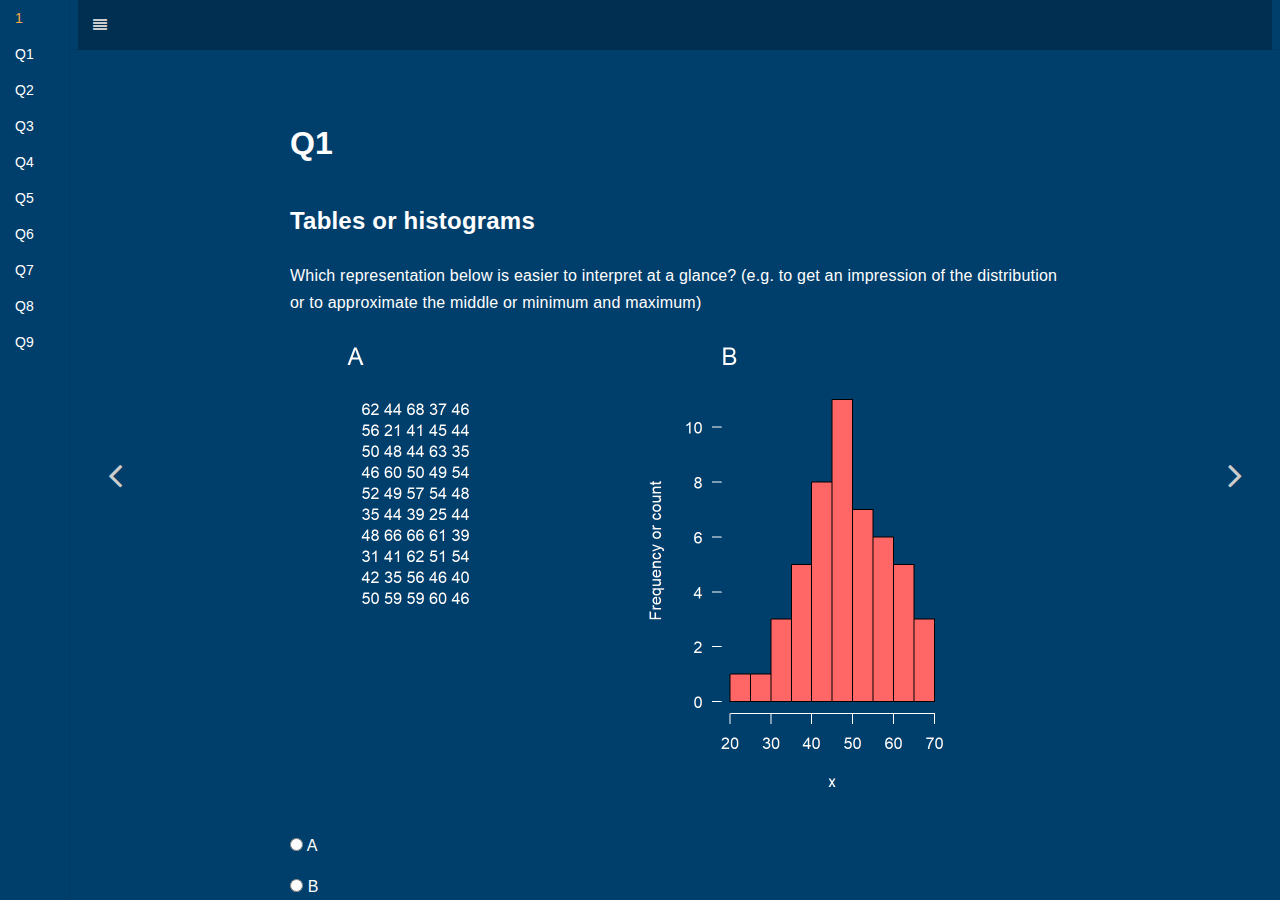
==== commit d4989cf3: "Add files via upload" ====
--- a/q1.html
+++ b/q1.html
@@ -6,7 +6,7 @@
   <meta http-equiv="X-UA-Compatible" content="IE=edge" />
   <title>Q1 | How to make a histogram</title>
   <meta name="description" content="Q1 | How to make a histogram" />
-  <meta name="generator" content="bookdown 0.20 and GitBook 2.6.7" />
+  <meta name="generator" content="bookdown 0.21 and GitBook 2.6.7" />
 
   <meta property="og:title" content="Q1 | How to make a histogram" />
   <meta property="og:type" content="book" />
@@ -50,6 +50,8 @@
 
 
 <script src="libs/accessible-code-block-0.0.1/empty-anchor.js"></script>
+<link href="libs/anchor-sections-1.0/anchor-sections.css" rel="stylesheet" />
+<script src="libs/anchor-sections-1.0/anchor-sections.js"></script>
 <script src="libs/kePrint-0.0.1/kePrint.js"></script>
 
 
--- a/libs/gitbook-2.6.7/css/style.css
+++ b/libs/gitbook-2.6.7/css/style.css
@@ -741,7 +741,7 @@
 	 z-index:100;
 	 display:none;
 	 float:left;
-	 min-width:50px; /* this was 160px */
+	 min-width:70px; /* this was 160px */
 	 padding:0;
 	 margin:2px 0 0;
 	 list-style:none;
@@ -827,10 +827,10 @@
  .book .book-summary{
 	 position:absolute;
 	 top:0;
-	 left:-50px; /* this was -300 px */
+	 left:-70px; /* this was -300 px */
 	 bottom:0;
 	 z-index:1;
-	 width:50px; /* this was 300 px */
+	 width:70px; /* this was 300 px */
 	 color:#fff; /* #364149 */
 	 background:#003e6bff; /* was #fafafa - makes the menu the same colour as the page background - change to #003e6bff */
 	 border-right:1px solid rgba(0,0,0,.07);
@@ -865,7 +865,7 @@
  .book .book-summary ul.summary li a:hover,
  .book .book-summary ul.summary li
  .active>a{color:#f9ab48ff;background:0 0;text-decoration:none} /* was #008cff - this change made the hover state yellow */
- .book .book-summary ul.summary li ul{padding-left:20px}@media (max-width:600px){.book .book-summary{width:50px;bottom:0;left:-100%}} /* a change from 60 px to 260 px here, helped on mobile  .... calc(100% - 260px)  */
+ .book .book-summary ul.summary li ul{padding-left:20px}@media (max-width:600px){.book .book-summary{width:70px;bottom:0;left:-100%}} /* a change from 60 px to 260 px here, helped on mobile  .... calc(100% - 260px)  */
  .book.with-summary 
  .book-summary{left:0}
  .book.without-animation 
@@ -933,7 +933,7 @@
 	 }
 	 @media (min-width:600px){
 		 .book.with-summary .book-body{
-			 left:50px  /* this was 300px - made a good change for white part of the menu on desktop, but not mobile */
+			 left:70px  /* this was 300px - made a good change for white part of the menu on desktop, but not mobile */
 			 }
 	 }
 	 @media (max-width:600px){
@@ -941,7 +941,7 @@
 			 overflow:hidden /* hidden */
 			 }
 		 .book.with-summary .book-body{
-			 left:50px
+			 left:70px
 			 }
 	 }
  .book.without-animation .book-body{
--- a/libs/gitbook-2.6.7/css/plugin-bookdown.css
+++ b/libs/gitbook-2.6.7/css/plugin-bookdown.css
@@ -14,7 +14,7 @@
 }
 @media (min-width: 600px) {
   .book.with-summary .book-header.fixed {
-    left: 50px; /*300px*/
+    left: 70px; /*300px*/
   }
 }
 @media (max-width: 1240px) {
@@ -23,7 +23,7 @@
   }
   .book.with-summary .book-body {
     transform: none;
-    left: 50px; /* calc(100% - 60px) */
+    left: 70px; /* calc(100% - 60px) */
     min-width: 300px;
   } /* I added this */
   .book .book-body.fixed .body-inner {
@@ -32,12 +32,12 @@
 }
 @media (max-width: 600px) {
   .book.with-summary .book-header.fixed {
-    left: 50px; /* calc(100% - 60px) */
+    left: 70px; /* calc(100% - 60px) */
     min-width: 300px;
   }
   .book.with-summary .book-body {
     transform: none;
-    left: 50px; /* calc(100% - 60px) */
+    left: 70px; /* calc(100% - 60px) */
     min-width: 300px;
   }
   .book .book-body.fixed {
